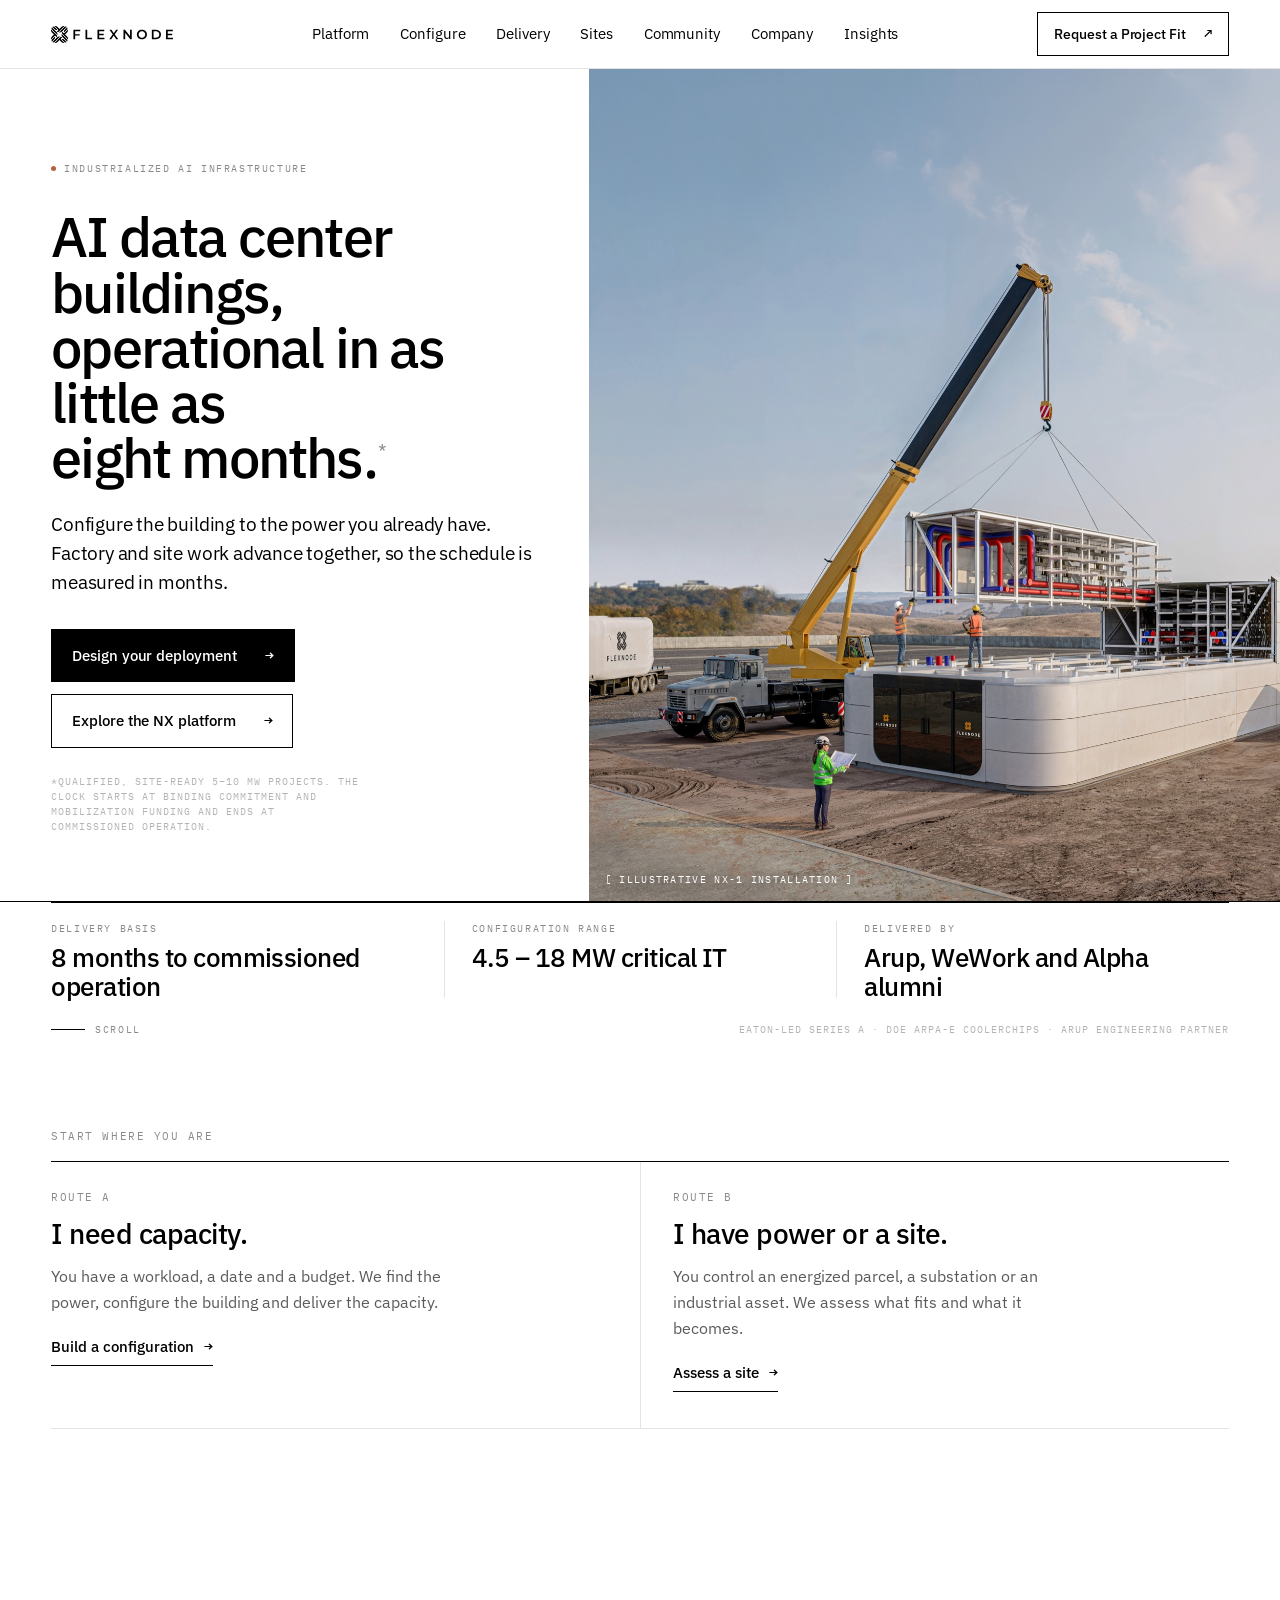
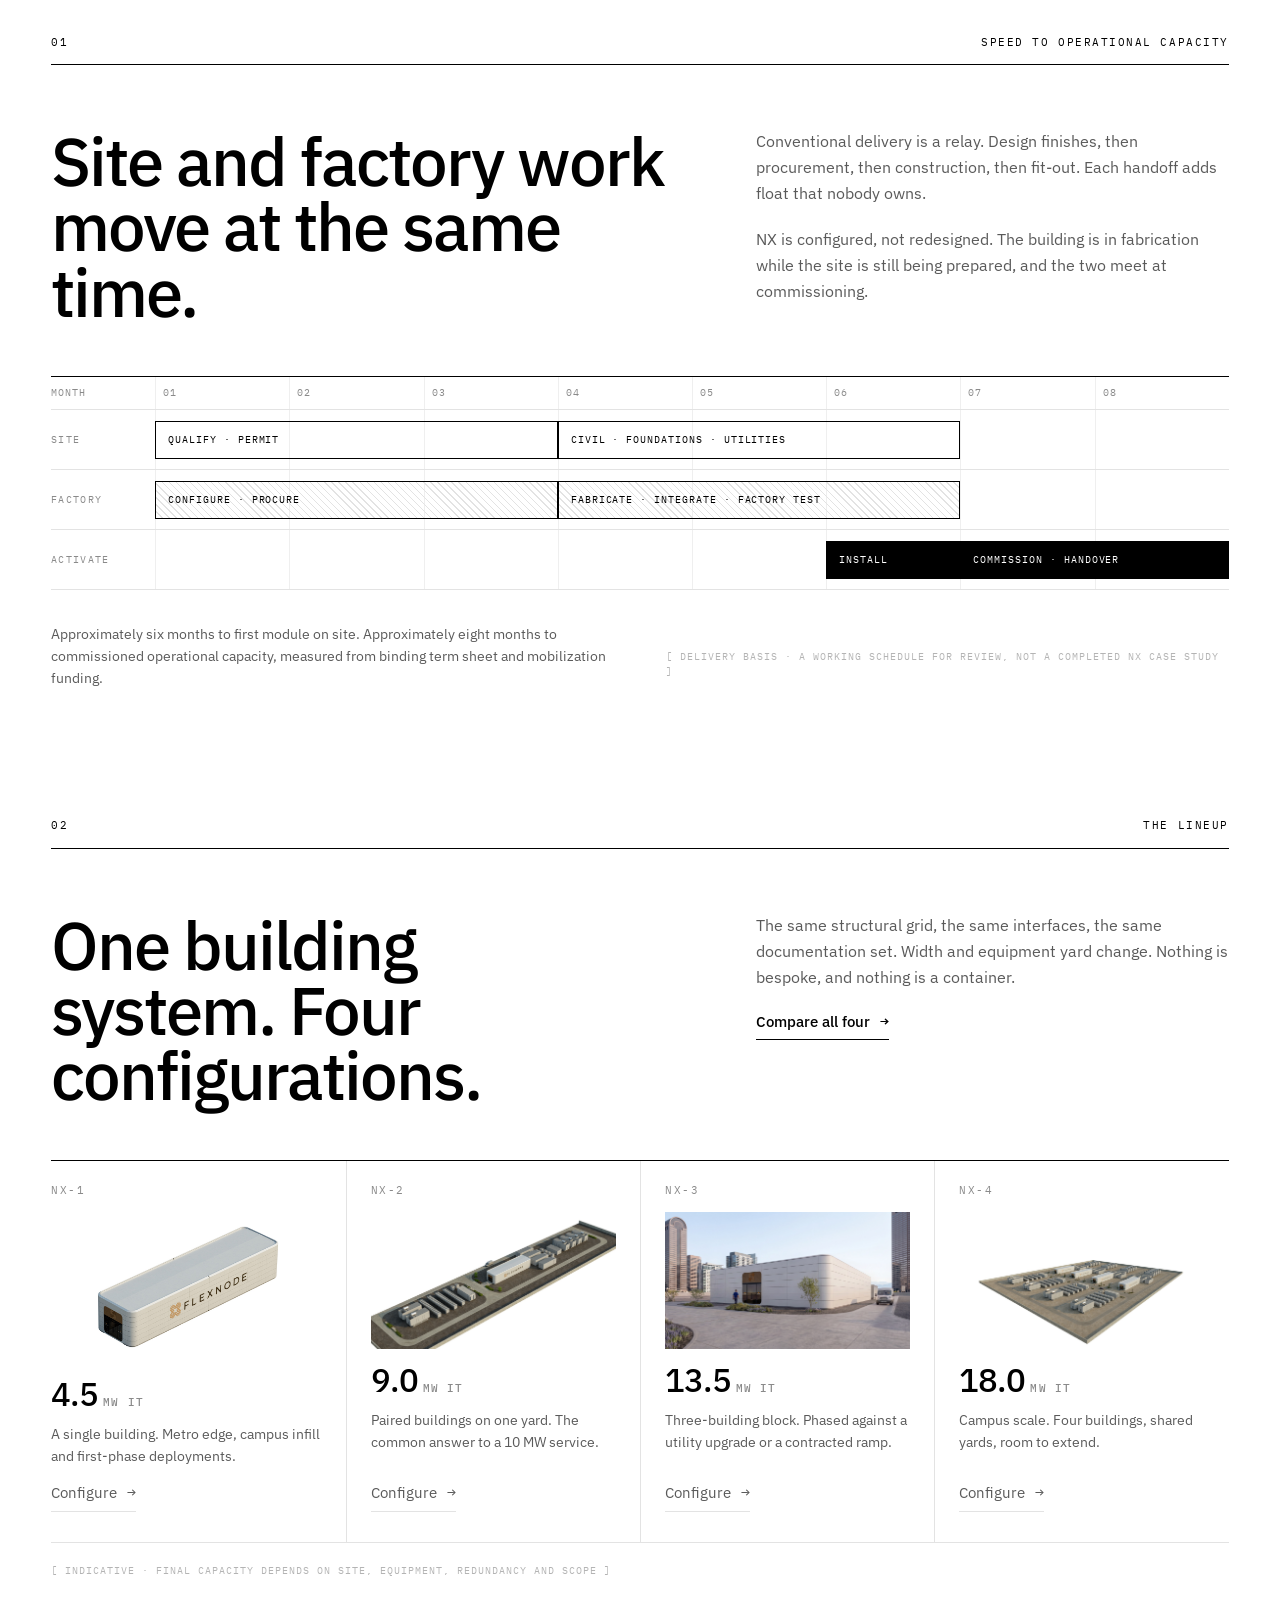
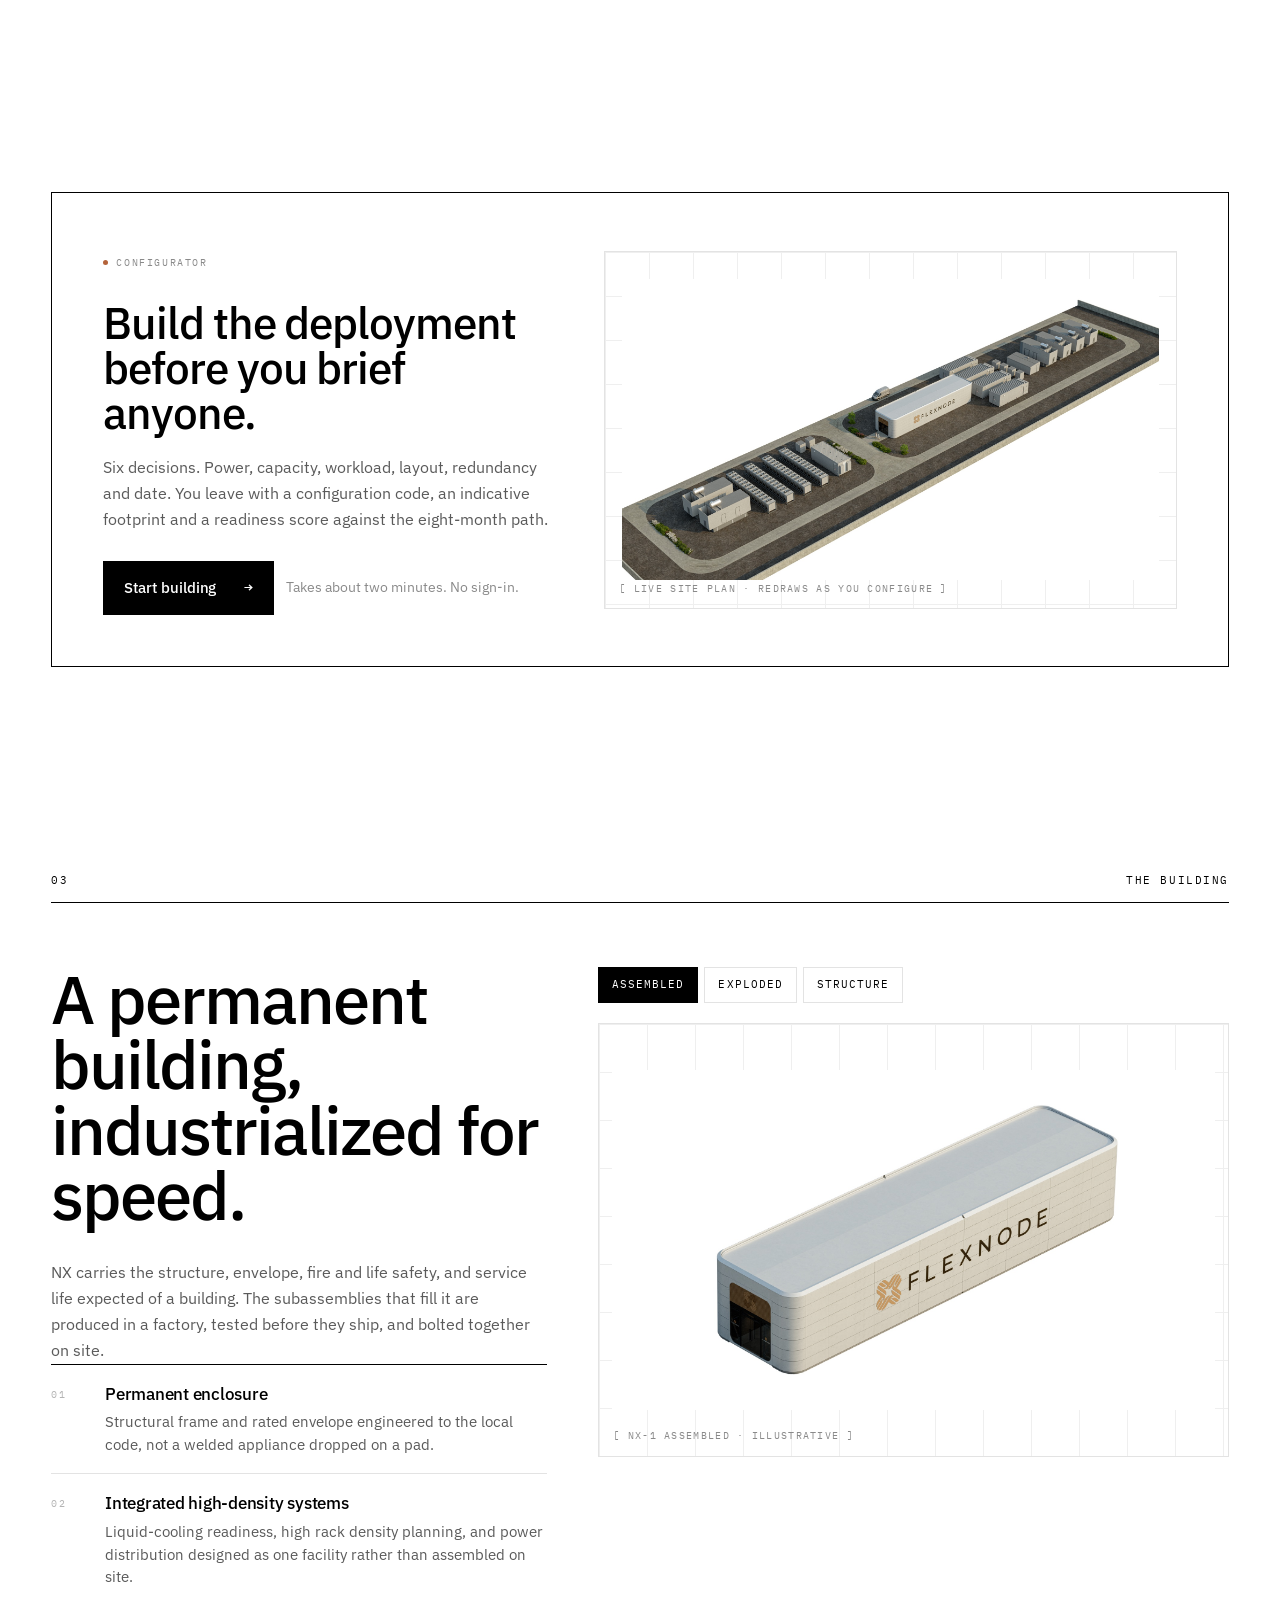
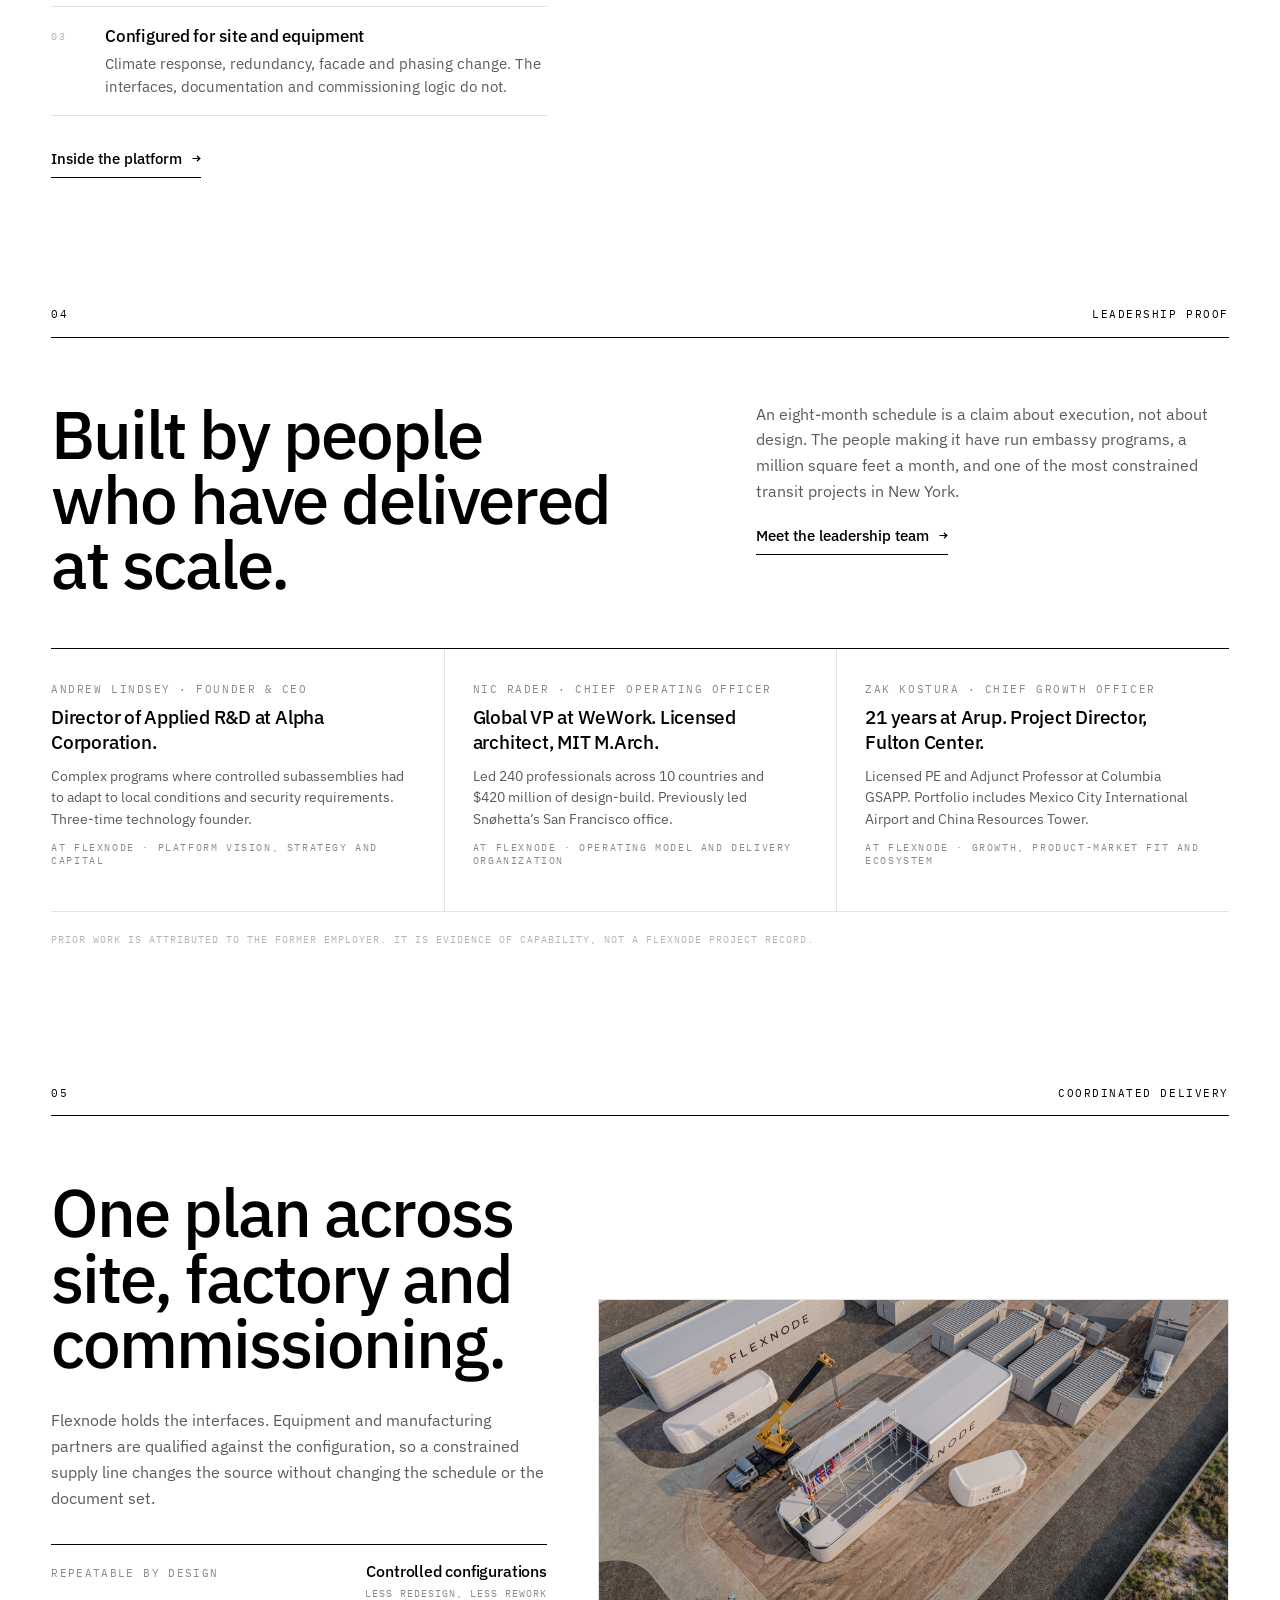
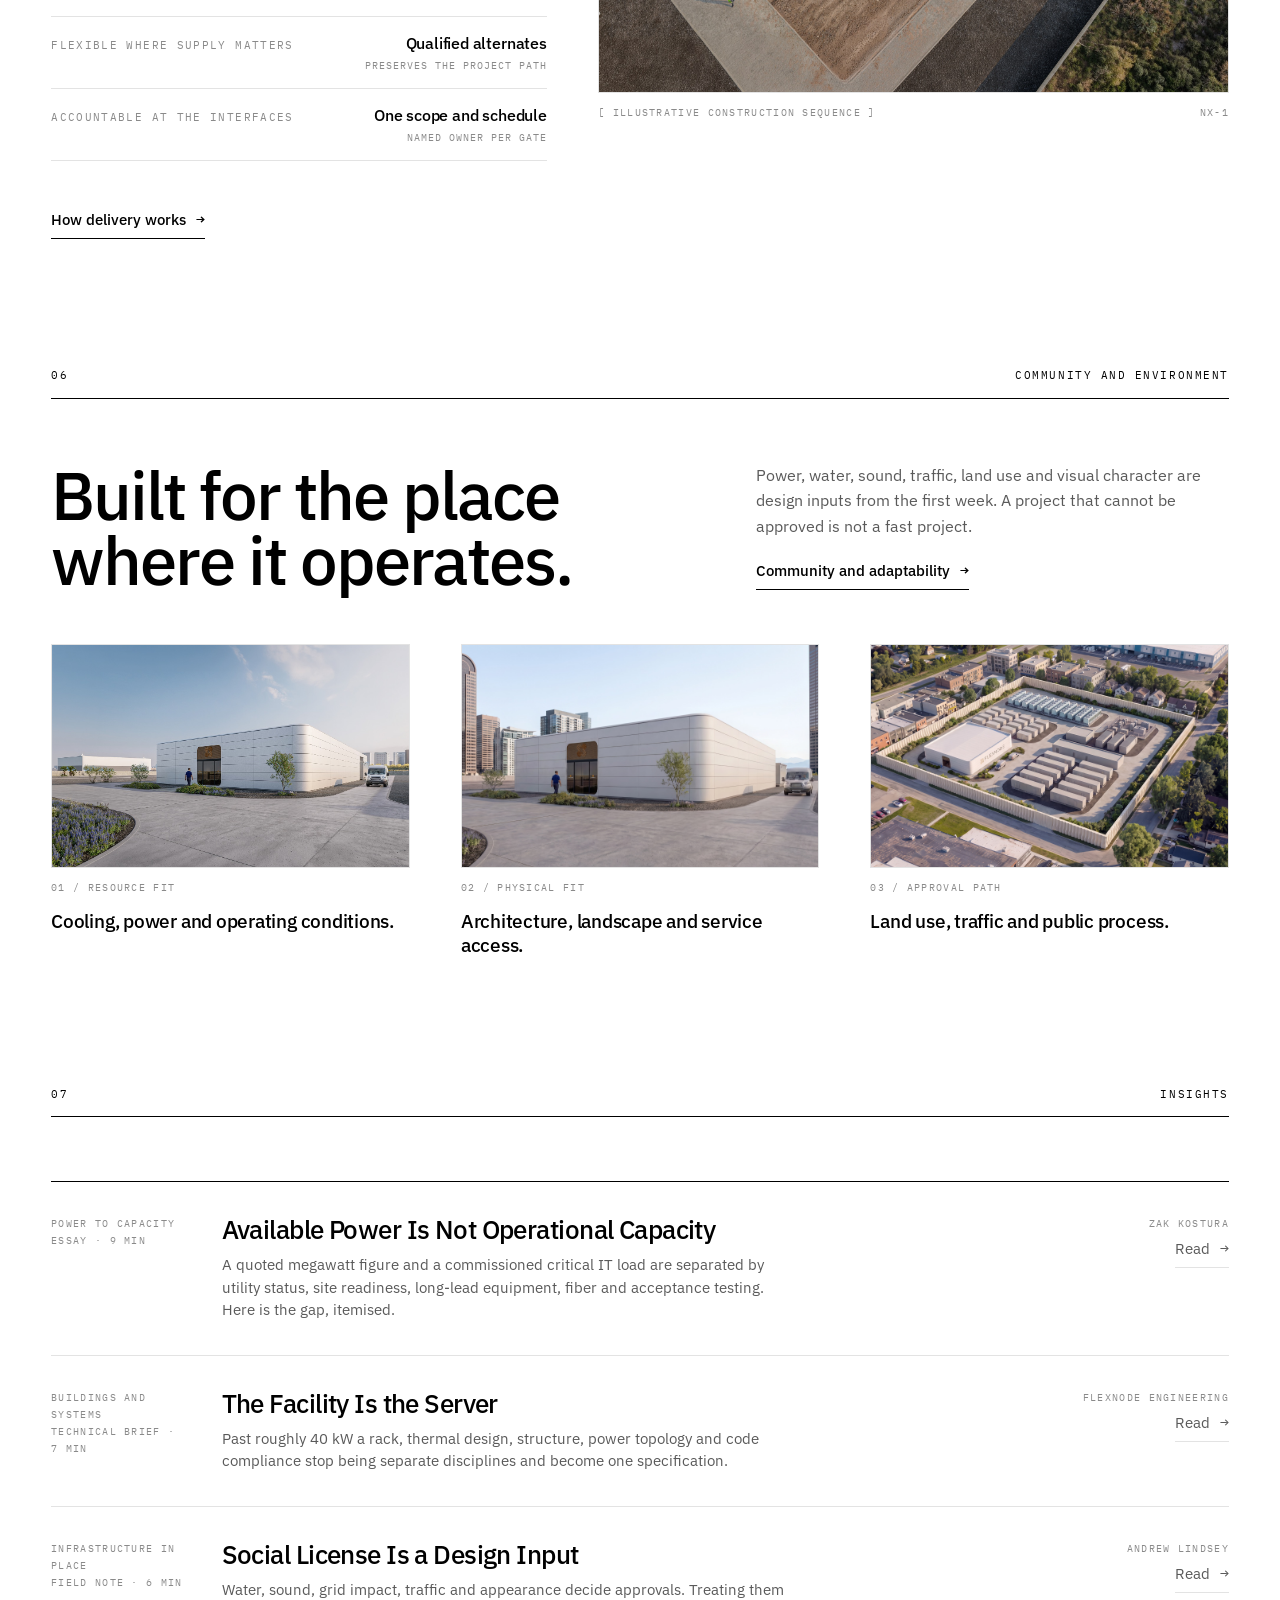
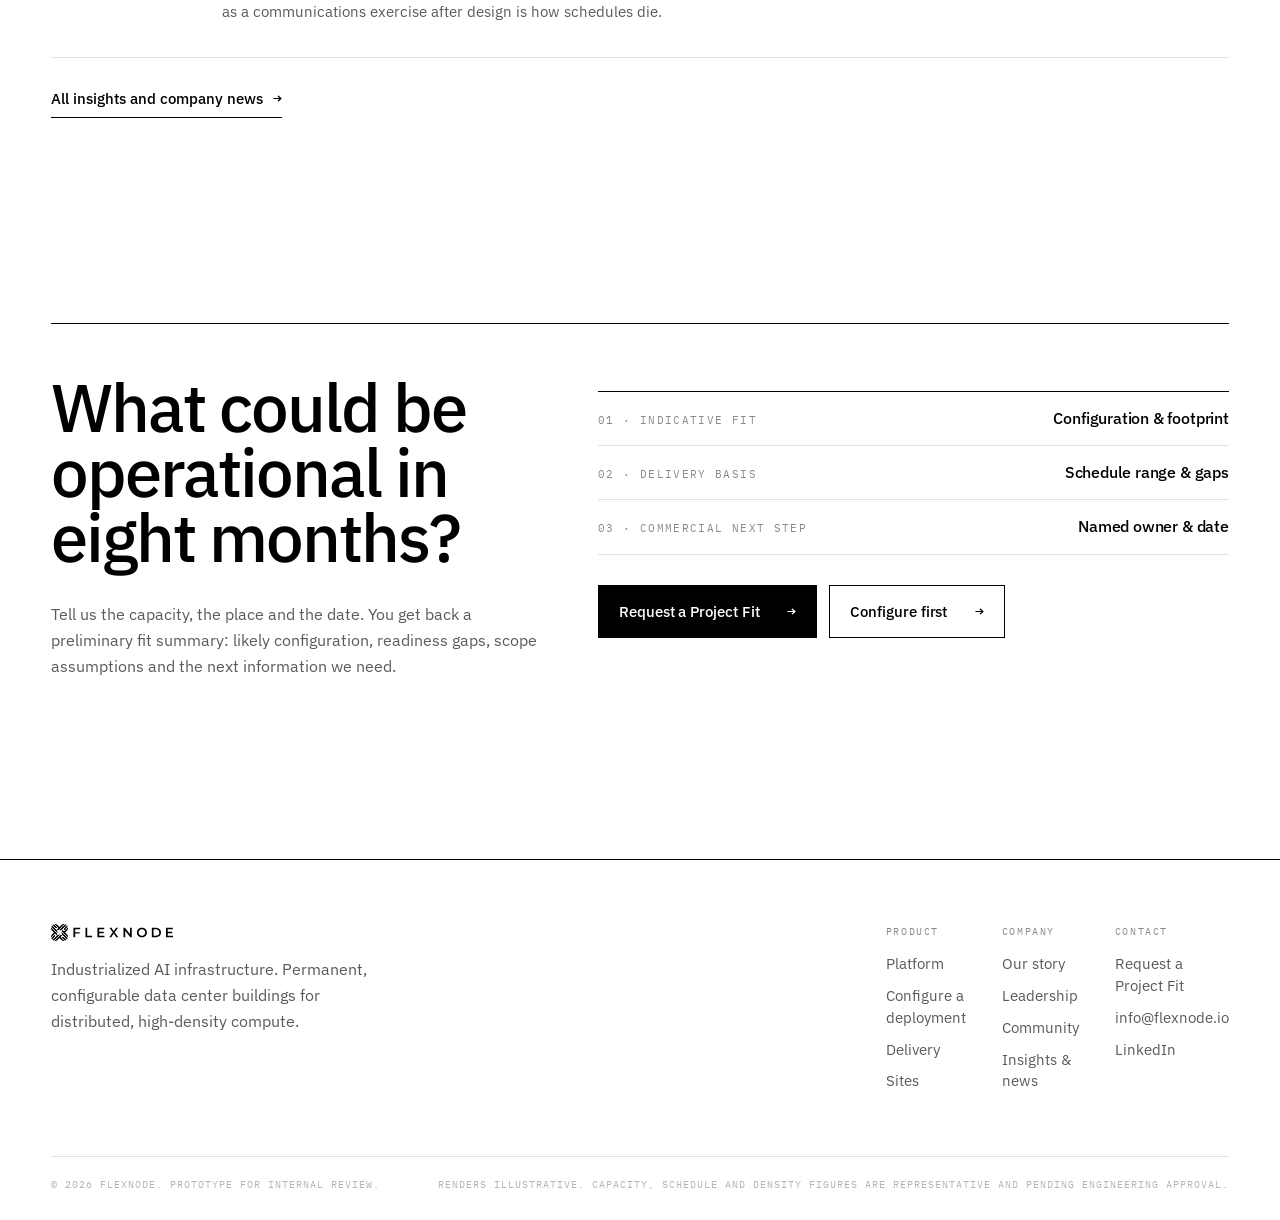
==== index.html @ aee23578 "Add files via upload" ====
<!doctype html>
<html lang="en">
<head>
<meta charset="utf-8">
<meta name="viewport" content="width=device-width, initial-scale=1">
<title>Flexnode · AI data center buildings, operational in as little as eight months</title>
<meta name="description" content="Flexnode builds permanent, configurable AI data center buildings. NX-1 to NX-4, 4.5 to 18 MW critical IT, delivered in as little as eight months for qualified site-ready projects.">
<link rel="preconnect" href="https://fonts.googleapis.com">
<link rel="preconnect" href="https://fonts.gstatic.com" crossorigin>
<link href="https://fonts.googleapis.com/css2?family=IBM+Plex+Mono:wght@400;500&family=IBM+Plex+Sans:wght@300;400;500;600&display=swap" rel="stylesheet">
<link rel="stylesheet" href="assets/css/site.css">
<link rel="icon" href="data:image/svg+xml,<svg xmlns='http://www.w3.org/2000/svg' viewBox='0 0 100 100'><rect width='100' height='100' fill='%23fff'/><rect x='30' y='30' width='40' height='40' fill='%23000'/></svg>">
</head>
<body>
<a class="skip" href="#main">Skip to content</a>
<header class="nav">
  <div class="nav-in">
    <a class="nav-logo" href="index.html" aria-label="Flexnode home">
      <img src="assets/logo-horizontal-black.svg" alt="Flexnode">
    </a>
    <nav class="nav-links" aria-label="Primary"><a href="platform.html">Platform</a><a href="configure.html">Configure</a><a href="delivery.html">Delivery</a><a href="sites.html">Sites</a><a href="community.html">Community</a><a href="company.html">Company</a><a href="insights.html">Insights</a></nav>
    <div class="nav-right">
      <a class="btn btn-sm" href="project-fit.html"><span>Request a Project Fit</span><span class="ar" aria-hidden="true">&#8599;</span></a>
      <button class="nav-burger" data-burger aria-expanded="false" aria-controls="drawer">
        <span class="burger-ico" aria-hidden="true"><span></span><span></span></span>
        <span>Menu</span>
      </button>
    </div>
  </div>
</header>
<div class="drawer" id="drawer"><a class="dl" href="platform.html"><span>Platform</span><span class="idx">01</span></a><a class="dl" href="configure.html"><span>Configure</span><span class="idx">02</span></a><a class="dl" href="delivery.html"><span>Delivery</span><span class="idx">03</span></a><a class="dl" href="sites.html"><span>Sites</span><span class="idx">04</span></a><a class="dl" href="community.html"><span>Community</span><span class="idx">05</span></a><a class="dl" href="company.html"><span>Company</span><span class="idx">06</span></a><a class="dl" href="insights.html"><span>Insights</span><span class="idx">07</span></a><a class="dl" href="team.html"><span>Leadership</span><span class="idx">08</span></a><a class="dl" href="project-fit.html"><span>Request a Project Fit</span><span class="idx">09</span></a></div>
<main id="main">

<!-- ============ HERO ============ -->
<section class="hero">
  <div class="hero-copy">
    <p class="tag rv">Industrialized AI Infrastructure</p>
    <h1 class="d1 rv rv-d1" style="margin-top:22px">AI data center buildings, operational in as little as eight&nbsp;months.<sup>*</sup></h1>
    <p class="lede rv rv-d2" style="margin-top:26px;max-width:44ch">Configure the building to the power you already have. Factory and site work advance together, so the schedule is measured in months.</p>
    <div class="rv rv-d3" style="display:flex;flex-wrap:wrap;gap:12px;margin-top:32px">
      <a class="btn btn-solid" href="configure.html"><span>Design your deployment</span><span class="ar" aria-hidden="true">&#8594;</span></a>
      <a class="btn" href="platform.html"><span>Explore the NX platform</span><span class="ar" aria-hidden="true">&#8594;</span></a>
    </div>
    <p class="note rv rv-d4" style="margin-top:26px;max-width:52ch">*Qualified, site-ready 5&ndash;10&nbsp;MW projects. The clock starts at binding commitment and mobilization funding and ends at commissioned operation.</p>
  </div>
  <div class="hero-media">
    <img src="assets/img/hero-install.jpg" alt="An NX building under installation on a prepared site. A crane lowers a factory-built structural module into place while two skylines sit on the horizon." fetchpriority="high">
    <span class="hero-mediatag">[ Illustrative NX-1 installation ]</span>
  </div>
</section>

<section class="hero-bar">
  <div class="wrap">
    <div class="hero-stats">
      <div class="hero-stat">
        <span class="k">Delivery basis</span>
        <span class="v"><span data-count="8">8</span> months to commissioned operation</span>
      </div>
      <div class="hero-stat">
        <span class="k">Configuration range</span>
        <span class="v">4.5 &ndash; 18 MW critical IT</span>
      </div>
      <div class="hero-stat">
        <span class="k">Delivered by</span>
        <span class="v">Arup, WeWork and Alpha alumni</span>
      </div>
    </div>
    <div style="display:flex;justify-content:space-between;align-items:center;gap:20px;flex-wrap:wrap;padding:16px 0 4px">
      <span class="scrollcue"><span class="bar" aria-hidden="true"></span> Scroll</span>
      <span class="note">Eaton-led Series A &middot; DOE ARPA-E COOLERCHIPS &middot; Arup engineering partner</span>
    </div>
  </div>
</section>

<!-- ============ ROUTES ============ -->
<section class="sec-sm">
  <div class="wrap">
    <p class="mono dim" style="margin-bottom:18px">Start where you are</p>
    <div class="routes">
      <a class="route rv" href="configure.html">
        <span class="mono dim">Route A</span>
        <span class="d4">I need capacity.</span>
        <p class="body" style="max-width:40ch">You have a workload, a date and a budget. We find the power, configure the building and deliver the capacity.</p>
        <span class="tlink" style="align-self:flex-start;margin-top:6px">Build a configuration <span class="ar" aria-hidden="true">&#8594;</span></span>
      </a>
      <a class="route rv rv-d1" href="sites.html">
        <span class="mono dim">Route B</span>
        <span class="d4">I have power or a site.</span>
        <p class="body" style="max-width:40ch">You control an energized parcel, a substation or an industrial asset. We assess what fits and what it becomes.</p>
        <span class="tlink" style="align-self:flex-start;margin-top:6px">Assess a site <span class="ar" aria-hidden="true">&#8594;</span></span>
      </a>
    </div>
  </div>
</section>

<!-- ============ 01 SPEED ============ -->
<section class="sec" id="speed">
  <div class="wrap">
    <div class="sechead rv"><span class="num">01</span><span class="ttl">Speed to operational capacity</span></div>
    <div class="row row-64" style="margin-bottom:clamp(36px,4vw,64px)">
      <h2 class="d2 rv" style="max-width:17ch">Site and factory work move at the same time.</h2>
      <div class="stack rv rv-d1">
        <p class="body-lg">Conventional delivery is a relay. Design finishes, then procurement, then construction, then fit-out. Each handoff adds float that nobody owns.</p>
        <p class="body-lg">NX is configured, not redesigned. The building is in fabrication while the site is still being prepared, and the two meet at commissioning.</p>
      </div>
    </div>

    <div class="gantt rv rv-d2">
      <div class="gantt-hd" aria-hidden="true">
        <span>Month</span><span>01</span><span>02</span><span>03</span><span>04</span><span>05</span><span>06</span><span>07</span><span>08</span>
      </div>

      <div class="gantt-row">
        <span class="lane">Site</span>
        <div class="gantt-grid" aria-hidden="true"><i></i><i></i><i></i><i></i><i></i><i></i><i></i><i></i></div>
        <div class="gbar" style="grid-column:2 / span 3">Qualify &middot; permit</div>
        <div class="gbar" style="grid-column:5 / span 3">Civil &middot; foundations &middot; utilities</div>
      </div>

      <div class="gantt-row">
        <span class="lane">Factory</span>
        <div class="gantt-grid" aria-hidden="true"><i></i><i></i><i></i><i></i><i></i><i></i><i></i><i></i></div>
        <div class="gbar gbar-hatch" style="grid-column:2 / span 3">Configure &middot; procure</div>
        <div class="gbar gbar-hatch" style="grid-column:5 / span 3">Fabricate &middot; integrate &middot; factory test</div>
      </div>

      <div class="gantt-row">
        <span class="lane">Activate</span>
        <div class="gantt-grid" aria-hidden="true"><i></i><i></i><i></i><i></i><i></i><i></i><i></i><i></i></div>
        <div class="gbar gbar-fill" style="grid-column:7 / span 1">Install</div>
        <div class="gbar gbar-fill" style="grid-column:8 / span 2">Commission &middot; handover</div>
      </div>
    </div>

    <div class="row row-2 rv rv-d3" style="margin-top:34px">
      <p class="small">Approximately six months to first module on site. Approximately eight months to commissioned operational capacity, measured from binding term sheet and mobilization funding.</p>
      <p class="note" style="align-self:end">[ Delivery basis &middot; a working schedule for review, not a completed NX case study ]</p>
    </div>
  </div>
</section>

<!-- ============ 02 LINEUP ============ -->
<section class="sec" id="lineup" style="padding-top:0">
  <div class="wrap">
    <div class="sechead rv"><span class="num">02</span><span class="ttl">The lineup</span></div>
    <div class="row row-64" style="margin-bottom:clamp(32px,4vw,56px)">
      <h2 class="d2 rv" style="max-width:15ch">One building system. Four configurations.</h2>
      <div class="stack rv rv-d1">
        <p class="body-lg">The same structural grid, the same interfaces, the same documentation set. Width and equipment yard change. Nothing is bespoke, and nothing is a container.</p>
        <a class="tlink" href="platform.html" style="align-self:flex-start">Compare all four <span class="ar" aria-hidden="true">&#8594;</span></a>
      </div>
    </div>

    <div class="lineup rv rv-d2">
      <a class="lu" href="configure.html?model=nx1">
        <span class="mono dim">NX-1</span>
        <span class="lu-img"><img src="assets/img/nx-exterior.jpg" alt="NX-1 single-building configuration, isometric view" loading="lazy"></span>
        <span class="lu-mw">4.5<sub>MW IT</sub></span>
        <span class="small">A single building. Metro edge, campus infill and first-phase deployments.</span>
        <span class="tlink tlink-dim" style="align-self:flex-start;margin-top:auto">Configure <span class="ar" aria-hidden="true">&#8594;</span></span>
      </a>
      <a class="lu" href="configure.html?model=nx2">
        <span class="mono dim">NX-2</span>
        <span class="lu-img"><img src="assets/img/nx1-deployment.jpg" alt="NX-2 configuration site plan with paired equipment yards" loading="lazy"></span>
        <span class="lu-mw">9.0<sub>MW IT</sub></span>
        <span class="small">Paired buildings on one yard. The common answer to a 10&nbsp;MW service.</span>
        <span class="tlink tlink-dim" style="align-self:flex-start;margin-top:auto">Configure <span class="ar" aria-hidden="true">&#8594;</span></span>
      </a>
      <a class="lu" href="configure.html?model=nx3">
        <span class="mono dim">NX-3</span>
        <span class="lu-img"><img src="assets/img/ctx-metro.jpg" alt="NX-3 configuration in a metropolitan context" loading="lazy"></span>
        <span class="lu-mw">13.5<sub>MW IT</sub></span>
        <span class="small">Three-building block. Phased against a utility upgrade or a contracted ramp.</span>
        <span class="tlink tlink-dim" style="align-self:flex-start;margin-top:auto">Configure <span class="ar" aria-hidden="true">&#8594;</span></span>
      </a>
      <a class="lu" href="configure.html?model=nx4">
        <span class="mono dim">NX-4</span>
        <span class="lu-img"><img src="assets/img/nx-campus.jpg" alt="NX-4 campus configuration, aerial view" loading="lazy"></span>
        <span class="lu-mw">18.0<sub>MW IT</sub></span>
        <span class="small">Campus scale. Four buildings, shared yards, room to extend.</span>
        <span class="tlink tlink-dim" style="align-self:flex-start;margin-top:auto">Configure <span class="ar" aria-hidden="true">&#8594;</span></span>
      </a>
    </div>
    <p class="note rv" style="margin-top:20px">[ Indicative &middot; final capacity depends on site, equipment, redundancy and scope ]</p>
  </div>
</section>

<!-- ============ 03 CONFIGURE CTA ============ -->
<section class="sec-sm">
  <div class="wrap">
    <div class="rv" style="border:1px solid var(--black);padding:clamp(28px,4vw,64px)">
      <div class="row row-46" style="align-items:center">
        <div class="stack">
          <p class="tag">Configurator</p>
          <h2 class="d3" style="max-width:16ch">Build the deployment before you brief anyone.</h2>
          <p class="body-lg">Six decisions. Power, capacity, workload, layout, redundancy and date. You leave with a configuration code, an indicative footprint and a readiness score against the eight-month path.</p>
          <div style="display:flex;flex-wrap:wrap;gap:12px;padding-top:8px">
            <a class="btn btn-solid" href="configure.html"><span>Start building</span><span class="ar" aria-hidden="true">&#8594;</span></a>
            <span class="small" style="align-self:center;color:var(--ink-40)">Takes about two minutes. No sign-in.</span>
          </div>
        </div>
        <div class="stack">
          <div class="plate plate-grid" style="aspect-ratio:16/10;display:flex;align-items:center;justify-content:center;position:relative">
            <img src="assets/img/nx1-deployment.jpg" alt="Indicative NX site plan showing building, equipment yard and access loop" style="width:100%;height:100%;object-fit:contain;padding:3%" loading="lazy">
            <span class="plate-lbl">[ Live site plan &middot; redraws as you configure ]</span>
          </div>
        </div>
      </div>
    </div>
  </div>
</section>

<!-- ============ 04 BUILDING ============ -->
<section class="sec" id="building">
  <div class="wrap">
    <div class="sechead rv"><span class="num">03</span><span class="ttl">The building</span></div>
    <div class="row row-46">
      <div class="stack stack-lg rv">
        <h2 class="d2" style="max-width:13ch">A permanent building, industrialized for speed.</h2>
        <p class="body-lg">NX carries the structure, envelope, fire and life safety, and service life expected of a building. The subassemblies that fill it are produced in a factory, tested before they ship, and bolted together on site.</p>
        <ul class="nlist" style="padding:0;margin:0">
          <li><span><span class="lh">Permanent enclosure</span><span class="ld">Structural frame and rated envelope engineered to the local code, not a welded appliance dropped on a pad.</span></span></li>
          <li><span><span class="lh">Integrated high-density systems</span><span class="ld">Liquid-cooling readiness, high rack density planning, and power distribution designed as one facility rather than assembled on site.</span></span></li>
          <li><span><span class="lh">Configured for site and equipment</span><span class="ld">Climate response, redundancy, facade and phasing change. The interfaces, documentation and commissioning logic do not.</span></span></li>
        </ul>
        <a class="tlink" href="platform.html" style="align-self:flex-start">Inside the platform <span class="ar" aria-hidden="true">&#8594;</span></a>
      </div>

      <div class="stack rv rv-d1">
        <div class="opts-inline" data-swap="#bld-stage" role="group" aria-label="Building view">
          <button class="chip" data-layer="asm" data-tag="[ NX-1 assembled &middot; illustrative ]" aria-pressed="true">Assembled</button>
          <button class="chip" data-layer="exp" data-tag="[ NX-1 exploded system view &middot; illustrative ]" aria-pressed="false">Exploded</button>
          <button class="chip" data-layer="int" data-tag="[ NX-1 structure and distribution &middot; illustrative ]" aria-pressed="false">Structure</button>
        </div>
        <div class="stage-view" id="bld-stage" style="aspect-ratio:16/11">
          <div class="plate-grid-bg" aria-hidden="true"></div>
          <div class="stage-layer" data-layer-id="asm" data-active="true"><img src="assets/img/nx-exterior.jpg" alt="Assembled NX-1 building, isometric view" loading="lazy"></div>
          <div class="stage-layer" data-layer-id="exp"><img src="assets/img/nx-exploded.jpg" alt="Exploded axonometric of the NX-1 building showing envelope panels, structural bays, distribution and compute racks" loading="lazy"></div>
          <div class="stage-layer" data-layer-id="int"><img src="assets/img/nx-interior.jpg" alt="NX-1 structural frame with power and cooling distribution above the compute rows" loading="lazy"></div>
          <span class="stage-tag" data-stage-tag>[ NX-1 assembled &middot; illustrative ]</span>
        </div>
      </div>
    </div>
  </div>
</section>

<!-- ============ 05 LEADERSHIP ============ -->
<section class="sec" style="padding-top:0">
  <div class="wrap">
    <div class="sechead rv"><span class="num">04</span><span class="ttl">Leadership proof</span></div>
    <div class="row row-64" style="margin-bottom:clamp(32px,4vw,56px)">
      <h2 class="d2 rv" style="max-width:14ch">Built by people who have delivered at scale.</h2>
      <div class="stack rv rv-d1">
        <p class="body-lg">An eight-month schedule is a claim about execution, not about design. The people making it have run embassy programs, a million square feet a month, and one of the most constrained transit projects in New York.</p>
        <a class="tlink" href="team.html" style="align-self:flex-start">Meet the leadership team <span class="ar" aria-hidden="true">&#8594;</span></a>
      </div>
    </div>

    <div class="tiles tiles-3 rv rv-d2">
      <div class="tile stack stack-sm">
        <span class="mono dim">Andrew Lindsey &middot; Founder &amp; CEO</span>
        <p class="d5" style="margin-top:6px">Director of Applied R&amp;D at Alpha Corporation.</p>
        <p class="small">Complex programs where controlled subassemblies had to adapt to local conditions and security requirements. Three-time technology founder.</p>
        <p class="mono-sm dim" style="margin-top:10px">At Flexnode &middot; platform vision, strategy and capital</p>
      </div>
      <div class="tile stack stack-sm">
        <span class="mono dim">Nic Rader &middot; Chief Operating Officer</span>
        <p class="d5" style="margin-top:6px">Global VP at WeWork. Licensed architect, MIT M.Arch.</p>
        <p class="small">Led 240 professionals across 10 countries and $420&nbsp;million of design-build. Previously led Sn&oslash;hetta&rsquo;s San Francisco office.</p>
        <p class="mono-sm dim" style="margin-top:10px">At Flexnode &middot; operating model and delivery organization</p>
      </div>
      <div class="tile stack stack-sm">
        <span class="mono dim">Zak Kostura &middot; Chief Growth Officer</span>
        <p class="d5" style="margin-top:6px">21 years at Arup. Project Director, Fulton Center.</p>
        <p class="small">Licensed PE and Adjunct Professor at Columbia GSAPP. Portfolio includes Mexico City International Airport and China Resources Tower.</p>
        <p class="mono-sm dim" style="margin-top:10px">At Flexnode &middot; growth, product-market fit and ecosystem</p>
      </div>
    </div>
    <p class="note rv" style="margin-top:20px">Prior work is attributed to the former employer. It is evidence of capability, not a Flexnode project record.</p>
  </div>
</section>

<!-- ============ 06 DELIVERY ============ -->
<section class="sec" style="padding-top:0">
  <div class="wrap">
    <div class="sechead rv"><span class="num">05</span><span class="ttl">Coordinated delivery</span></div>
    <div class="row row-46" style="align-items:center">
      <div class="stack stack-lg rv">
        <h2 class="d2" style="max-width:15ch">One plan across site, factory and commissioning.</h2>
        <p class="body-lg">Flexnode holds the interfaces. Equipment and manufacturing partners are qualified against the configuration, so a constrained supply line changes the source without changing the schedule or the document set.</p>
        <dl class="spec">
          <div class="spec-row"><dt>Repeatable by design</dt><dd>Controlled configurations<span class="sub">Less redesign, less rework</span></dd></div>
          <div class="spec-row"><dt>Flexible where supply matters</dt><dd>Qualified alternates<span class="sub">Preserves the project path</span></dd></div>
          <div class="spec-row"><dt>Accountable at the interfaces</dt><dd>One scope and schedule<span class="sub">Named owner per gate</span></dd></div>
        </dl>
        <a class="tlink" href="delivery.html" style="align-self:flex-start">How delivery works <span class="ar" aria-hidden="true">&#8594;</span></a>
      </div>
      <figure class="fig rv rv-d1">
        <div class="fig-cover fig-frame"><img src="assets/img/construction-aerial.jpg" alt="Aerial view of an NX installation in progress with a crane setting a module and support equipment staged alongside" loading="lazy"></div>
        <figcaption class="fig-cap"><span>[ Illustrative construction sequence ]</span><span>NX-1</span></figcaption>
      </figure>
    </div>
  </div>
</section>

<!-- ============ 07 COMMUNITY ============ -->
<section class="sec" style="padding-top:0">
  <div class="wrap">
    <div class="sechead rv"><span class="num">06</span><span class="ttl">Community and environment</span></div>
    <div class="row row-64" style="margin-bottom:clamp(32px,4vw,56px)">
      <h2 class="d2 rv" style="max-width:16ch">Built for the place where it operates.</h2>
      <div class="stack rv rv-d1">
        <p class="body-lg">Power, water, sound, traffic, land use and visual character are design inputs from the first week. A project that cannot be approved is not a fast project.</p>
        <a class="tlink" href="community.html" style="align-self:flex-start">Community and adaptability <span class="ar" aria-hidden="true">&#8594;</span></a>
      </div>
    </div>
    <div class="row row-3 rv rv-d2">
      <figure class="fig">
        <div class="fig-cover fig-frame"><img src="assets/img/ctx-industrial.jpg" alt="NX building on an industrial edge with landscape planting and service circulation" loading="lazy"></div>
        <figcaption class="fig-cap"><span>01 / Resource fit</span></figcaption>
        <p class="d5" style="margin-top:14px">Cooling, power and operating conditions.</p>
      </figure>
      <figure class="fig">
        <div class="fig-cover fig-frame"><img src="assets/img/ctx-metro.jpg" alt="NX building at a downtown edge condition beside existing towers" loading="lazy"></div>
        <figcaption class="fig-cap"><span>02 / Physical fit</span></figcaption>
        <p class="d5" style="margin-top:14px">Architecture, landscape and service access.</p>
      </figure>
      <figure class="fig">
        <div class="fig-cover fig-frame"><img src="assets/img/nx4-deployment.jpg" alt="Aerial view of an NX deployment adjacent to a residential neighbourhood and a public park" loading="lazy"></div>
        <figcaption class="fig-cap"><span>03 / Approval path</span></figcaption>
        <p class="d5" style="margin-top:14px">Land use, traffic and public process.</p>
      </figure>
    </div>
  </div>
</section>

<!-- ============ 08 INSIGHTS ============ -->
<section class="sec" style="padding-top:0">
  <div class="wrap">
    <div class="sechead rv"><span class="num">07</span><span class="ttl">Insights</span></div>
    <div class="art-list rv">
      <a class="art" href="insights-article.html">
        <span class="art-meta">Power to capacity<br>Essay &middot; 9 min</span>
        <span><h3>Available Power Is Not Operational Capacity</h3><p>A quoted megawatt figure and a commissioned critical IT load are separated by utility status, site readiness, long-lead equipment, fiber and acceptance testing. Here is the gap, itemised.</p></span>
        <span class="art-right"><span class="art-meta">Zak Kostura</span><span class="tlink tlink-dim">Read <span class="ar" aria-hidden="true">&#8594;</span></span></span>
      </a>
      <a class="art" href="insights.html">
        <span class="art-meta">Buildings and systems<br>Technical brief &middot; 7 min</span>
        <span><h3>The Facility Is the Server</h3><p>Past roughly 40&nbsp;kW a rack, thermal design, structure, power topology and code compliance stop being separate disciplines and become one specification.</p></span>
        <span class="art-right"><span class="art-meta">Flexnode Engineering</span><span class="tlink tlink-dim">Read <span class="ar" aria-hidden="true">&#8594;</span></span></span>
      </a>
      <a class="art" href="insights.html">
        <span class="art-meta">Infrastructure in place<br>Field note &middot; 6 min</span>
        <span><h3>Social License Is a Design Input</h3><p>Water, sound, grid impact, traffic and appearance decide approvals. Treating them as a communications exercise after design is how schedules die.</p></span>
        <span class="art-right"><span class="art-meta">Andrew Lindsey</span><span class="tlink tlink-dim">Read <span class="ar" aria-hidden="true">&#8594;</span></span></span>
      </a>
    </div>
    <div class="rv" style="margin-top:28px"><a class="tlink" href="insights.html">All insights and company news <span class="ar" aria-hidden="true">&#8594;</span></a></div>
  </div>
</section>

<!-- ============ CONVERSION ============ -->
<section class="sec-sm">
  <div class="wrap">
    <div class="rv" style="border-top:1px solid var(--black);padding-top:clamp(36px,4vw,64px)">
      <div class="row row-46">
        <div class="stack stack-lg">
          <h2 class="d2" style="max-width:13ch">What could be operational in eight months?</h2>
          <p class="body-lg">Tell us the capacity, the place and the date. You get back a preliminary fit summary: likely configuration, readiness gaps, scope assumptions and the next information we need.</p>
        </div>
        <div class="stack">
          <dl class="spec">
            <div class="spec-row"><dt>01 &middot; Indicative fit</dt><dd>Configuration &amp; footprint</dd></div>
            <div class="spec-row"><dt>02 &middot; Delivery basis</dt><dd>Schedule range &amp; gaps</dd></div>
            <div class="spec-row"><dt>03 &middot; Commercial next step</dt><dd>Named owner &amp; date</dd></div>
          </dl>
          <div style="display:flex;flex-wrap:wrap;gap:12px;padding-top:10px">
            <a class="btn btn-solid" href="project-fit.html"><span>Request a Project Fit</span><span class="ar" aria-hidden="true">&#8594;</span></a>
            <a class="btn" href="configure.html"><span>Configure first</span><span class="ar" aria-hidden="true">&#8594;</span></a>
          </div>
        </div>
      </div>
    </div>
  </div>
</section>

</main>
<footer class="foot">
  <div class="wrap">
    <div class="foot-grid">
      <div class="stack stack-sm">
        <img src="assets/logo-horizontal-black.svg" alt="Flexnode" style="height:17px;width:auto">
        <p class="body" style="max-width:34ch;margin-top:16px">Industrialized AI infrastructure. Permanent, configurable data center buildings for distributed, high-density compute.</p>
      </div>
      <div class="foot-nav">
        <span class="h">Product</span>
        <a href="platform.html">Platform</a>
        <a href="configure.html">Configure a deployment</a>
        <a href="delivery.html">Delivery</a>
        <a href="sites.html">Sites</a>
      </div>
      <div class="foot-nav">
        <span class="h">Company</span>
        <a href="company.html">Our story</a>
        <a href="team.html">Leadership</a>
        <a href="community.html">Community</a>
        <a href="insights.html">Insights &amp; news</a>
      </div>
      <div class="foot-nav">
        <span class="h">Contact</span>
        <a href="project-fit.html">Request a Project Fit</a>
        <a href="mailto:info@flexnode.io">info@flexnode.io</a>
        <a href="https://www.linkedin.com/company/flexnode" rel="noopener">LinkedIn</a>
      </div>
    </div>
    <div class="foot-btm">
      <span class="note">&copy; <span data-year>2026</span> Flexnode. Prototype for internal review.</span>
      <span class="note">Renders illustrative. Capacity, schedule and density figures are representative and pending engineering approval.</span>
    </div>
  </div>
</footer>
<script src="assets/js/site.js"></script>
</body>
</html>
---- assets/css/site.css ----
/* ============================================================
   FLEXNODE — WEBSITE PROTOTYPE
   Design system. Pure white ground, pure black type.
   IBM Plex Sans primary. IBM Plex Mono for technical labels.

   SIGNAL COLOUR: --signal is the only non-neutral value in the
   system. It is used for live/active state and hotspot markers
   only. Set it to #000000 to run the site fully monochrome.
   ============================================================ */

:root{
  --white:#FFFFFF;
  --black:#000000;
  --ink-60:#5A5A5A;
  --ink-40:#8A8A8A;
  --ink-25:#B4B4B4;
  --rule:#E3E3E3;
  --rule-soft:#EFEFEF;
  --signal:#B4633A;

  --sans:"IBM Plex Sans",-apple-system,BlinkMacSystemFont,"Helvetica Neue",Arial,sans-serif;
  --mono:"IBM Plex Mono",ui-monospace,SFMono-Regular,Menlo,monospace;

  --gut:clamp(20px,4vw,64px);
  --maxw:1680px;
  --nav-h:68px;

  --ease:cubic-bezier(.16,1,.3,1);
  --ease-io:cubic-bezier(.65,.05,.36,1);
}

*,*::before,*::after{box-sizing:border-box}

html{-webkit-text-size-adjust:100%;scroll-behavior:smooth;scroll-padding-top:calc(var(--nav-h) + 56px)}
@media (prefers-reduced-motion:reduce){html{scroll-behavior:auto}}

body{
  margin:0;
  background:var(--white);
  color:var(--black);
  font-family:var(--sans);
  font-size:16px;
  line-height:1.5;
  font-weight:400;
  -webkit-font-smoothing:antialiased;
  -moz-osx-font-smoothing:grayscale;
  overflow-x:hidden;
}

img{max-width:100%;display:block}
a{color:inherit;text-decoration:none}
button{font:inherit;color:inherit;background:none;border:none;padding:0;cursor:pointer}
input,select,textarea{font:inherit;color:inherit}

::selection{background:var(--black);color:var(--white)}

:focus-visible{outline:2px solid var(--black);outline-offset:3px}

.sr{position:absolute;width:1px;height:1px;padding:0;margin:-1px;overflow:hidden;clip:rect(0 0 0 0);white-space:nowrap;border:0}

.skip{position:absolute;left:-9999px;top:0;z-index:999;background:#000;color:#fff;padding:12px 20px;font-family:var(--mono);font-size:11px;letter-spacing:.1em;text-transform:uppercase}
.skip:focus{left:0}

/* ---------- LAYOUT ---------- */
.wrap{max-width:var(--maxw);margin:0 auto;padding-left:var(--gut);padding-right:var(--gut)}
.wrap-full{width:100%}
.bleed{width:100vw;margin-left:calc(50% - 50vw)}

.row{display:grid;gap:clamp(24px,4vw,72px)}
@media(min-width:900px){
  .row-2{grid-template-columns:1fr 1fr}
  .row-3{grid-template-columns:repeat(3,1fr)}
  .row-4{grid-template-columns:repeat(4,1fr)}
  .row-38{grid-template-columns:38fr 62fr}
  .row-46{grid-template-columns:44fr 56fr}
  .row-64{grid-template-columns:58fr 42fr}
}
@media(min-width:640px) and (max-width:899px){
  .row-3,.row-4{grid-template-columns:repeat(2,1fr)}
}

.sec{padding-block:clamp(72px,10vw,168px)}
.sec-sm{padding-block:clamp(48px,6vw,96px)}
.sec-tight{padding-block:clamp(40px,5vw,72px)}

hr.rule{border:0;border-top:1px solid var(--rule);margin:0}

/* ---------- TYPE ---------- */
.d1{font-size:clamp(42px,7.4vw,112px);line-height:.94;letter-spacing:-.035em;font-weight:500;margin:0}
.d2{font-size:clamp(34px,5.2vw,76px);line-height:.98;letter-spacing:-.03em;font-weight:500;margin:0}
.d3{font-size:clamp(26px,3.4vw,50px);line-height:1.04;letter-spacing:-.025em;font-weight:500;margin:0}
.d4{font-size:clamp(21px,2.2vw,32px);line-height:1.14;letter-spacing:-.018em;font-weight:500;margin:0}
.d5{font-size:clamp(18px,1.5vw,22px);line-height:1.26;letter-spacing:-.012em;font-weight:500;margin:0}

.lede{font-size:clamp(17px,1.5vw,22px);line-height:1.5;letter-spacing:-.01em;color:var(--black);max-width:60ch;margin:0}
.body{font-size:16px;line-height:1.62;color:var(--ink-60);max-width:66ch;margin:0}
.body-lg{font-size:clamp(16px,1.2vw,18px);line-height:1.62;color:var(--ink-60);max-width:66ch;margin:0}
.small{font-size:14px;line-height:1.55;color:var(--ink-60);margin:0}

.mono{font-family:var(--mono);font-size:11px;letter-spacing:.14em;text-transform:uppercase;font-weight:400;line-height:1.3}
.mono-sm{font-family:var(--mono);font-size:10px;letter-spacing:.16em;text-transform:uppercase;line-height:1.3}
.mono-n{font-family:var(--mono);font-variant-numeric:tabular-nums;letter-spacing:-.01em;text-transform:none}
.dim{color:var(--ink-40)}
.dim-60{color:var(--ink-60)}

.tag{display:inline-flex;align-items:center;gap:8px;font-family:var(--mono);font-size:10px;letter-spacing:.16em;text-transform:uppercase;color:var(--ink-40)}
.tag::before{content:"";width:5px;height:5px;background:var(--signal);border-radius:50%;flex:none}
.tag-plain::before{display:none}

.note{font-family:var(--mono);font-size:10px;letter-spacing:.1em;text-transform:uppercase;color:var(--ink-25)}

.stack>*+*{margin-top:var(--s,20px)}
.stack-sm{--s:12px}
.stack-lg{--s:32px}
.stack-xl{--s:48px}

/* ---------- SECTION HEADER ---------- */
.sechead{display:flex;align-items:baseline;justify-content:space-between;gap:24px;padding-bottom:14px;border-bottom:1px solid var(--black);margin-bottom:clamp(36px,5vw,72px)}
.sechead .num{font-family:var(--mono);font-size:11px;letter-spacing:.14em}
.sechead .ttl{font-family:var(--mono);font-size:11px;letter-spacing:.14em;text-transform:uppercase}
@media(max-width:600px){.sechead .ttl{text-align:right}}

/* ---------- NAV ---------- */
.nav{position:sticky;top:0;z-index:100;background:var(--white);border-bottom:1px solid var(--rule)}
.nav-in{max-width:var(--maxw);margin:0 auto;padding:0 var(--gut);height:var(--nav-h);display:flex;align-items:center;justify-content:space-between;gap:20px}
.nav-logo{display:flex;align-items:center;flex:none}
.nav-logo img{height:17px;width:auto}
.nav-links{display:none;align-items:center;gap:clamp(18px,2.4vw,36px)}
@media(min-width:1040px){.nav-links{display:flex}}
.nav-links a{font-size:14.5px;letter-spacing:-.005em;color:var(--black);position:relative;padding:4px 0}
.nav-links a::after{content:"";position:absolute;left:0;right:0;bottom:-1px;height:1px;background:var(--black);transform:scaleX(0);transform-origin:left;transition:transform .4s var(--ease)}
.nav-links a:hover::after{transform:scaleX(1)}
.nav-links a[aria-current="page"]{font-weight:500}
.nav-links a[aria-current="page"]::after{transform:scaleX(1)}
.nav-right{display:flex;align-items:center;gap:12px;flex:none}
.nav-burger{display:flex;align-items:center;gap:9px;font-family:var(--mono);font-size:10px;letter-spacing:.16em;text-transform:uppercase}
@media(min-width:1040px){.nav-burger{display:none}}
.burger-ico{width:18px;height:10px;position:relative}
.burger-ico span{position:absolute;left:0;right:0;height:1px;background:var(--black);transition:transform .4s var(--ease),opacity .2s}
.burger-ico span:nth-child(1){top:0}
.burger-ico span:nth-child(2){bottom:0}
body.menu-open .burger-ico span:nth-child(1){transform:translateY(4.5px) rotate(45deg)}
body.menu-open .burger-ico span:nth-child(2){transform:translateY(-4.5px) rotate(-45deg)}

/* mobile drawer */
.drawer{position:fixed;inset:var(--nav-h) 0 0 0;z-index:99;background:var(--white);transform:translateY(-100%);transition:transform .6s var(--ease);overflow-y:auto;padding:24px var(--gut) 64px;visibility:hidden}
body.menu-open .drawer{transform:translateY(0);visibility:visible}
.drawer a.dl{display:flex;align-items:baseline;justify-content:space-between;gap:16px;padding:18px 0;border-bottom:1px solid var(--rule);font-size:clamp(24px,7vw,36px);letter-spacing:-.025em;font-weight:500}
.drawer a.dl .idx{font-family:var(--mono);font-size:10px;letter-spacing:.14em;color:var(--ink-25)}

/* ---------- BUTTONS ---------- */
.btn{display:inline-flex;align-items:center;justify-content:space-between;gap:28px;padding:15px 20px;border:1px solid var(--black);font-size:14.5px;font-weight:500;letter-spacing:-.005em;background:var(--white);color:var(--black);position:relative;overflow:hidden;transition:color .45s var(--ease),border-color .45s var(--ease)}
.btn span{position:relative;z-index:1}
.btn .ar{position:relative;z-index:1;font-family:var(--mono);transition:transform .45s var(--ease)}
.btn::before{content:"";position:absolute;inset:0;background:var(--black);transform:translateY(101%);transition:transform .5s var(--ease)}
.btn:hover{color:var(--white)}
.btn:hover::before{transform:translateY(0)}
.btn:hover .ar{transform:translateX(4px)}
.btn-solid{background:var(--black);color:var(--white);border-color:var(--black)}
.btn-solid::before{background:var(--white);}
.btn-solid:hover{color:var(--black)}
.btn-sm{padding:11px 16px;font-size:13.5px;gap:18px}
.btn-wide{width:100%}

.tlink{display:inline-flex;align-items:center;gap:10px;font-size:14.5px;font-weight:500;padding-bottom:7px;border-bottom:1px solid var(--black);transition:gap .4s var(--ease)}
.tlink .ar{font-family:var(--mono)}
.tlink:hover{gap:16px}
.tlink-dim{border-bottom-color:var(--rule);color:var(--ink-60);font-weight:400}
.tlink-dim:hover{color:var(--black);border-bottom-color:var(--black)}

/* ---------- HERO (split: copy on white, image full-bleed) ---------- */
.hero{position:relative;display:grid;grid-template-columns:1fr;background:var(--white)}
@media(min-width:1000px){
  .hero{grid-template-columns:46fr 54fr;min-height:calc(100svh - var(--nav-h));align-items:stretch}
}
.hero-copy{display:flex;flex-direction:column;justify-content:center;padding:clamp(44px,6vw,88px) var(--gut) clamp(36px,4vw,56px);max-width:calc(var(--maxw) * .5);margin-left:auto;width:100%}
@media(min-width:1000px){.hero-copy{padding-right:clamp(40px,4vw,80px)}}
.hero-media{position:relative;min-height:56vw;overflow:hidden}
@media(min-width:1000px){.hero-media{min-height:0}}
.hero-media img{position:absolute;inset:0;width:100%;height:100%;object-fit:cover;object-position:52% 58%}
.hero-mediatag{position:absolute;left:16px;bottom:14px;z-index:2;font-family:var(--mono);font-size:10px;letter-spacing:.13em;text-transform:uppercase;color:#fff;text-shadow:0 1px 10px rgba(0,0,0,.5)}

.hero-bar{border-top:1px solid var(--black)}
.hero-copy h1{font-size:clamp(38px,4.4vw,72px);line-height:.98;letter-spacing:-.032em}
.hero-copy h1 sup{font-size:.34em;font-weight:400;vertical-align:super;line-height:0;margin-left:.06em;color:var(--ink-40)}

.hero-stats{display:grid;grid-template-columns:1fr;border-top:1px solid var(--black)}
@media(min-width:760px){.hero-stats{grid-template-columns:repeat(3,1fr)}}
.hero-stat{padding:18px 0 4px;position:relative}
@media(min-width:760px){
  .hero-stat+.hero-stat{padding-left:28px}
  .hero-stat+.hero-stat::before{content:"";position:absolute;left:0;top:18px;bottom:8px;width:1px;background:var(--rule)}
}
.hero-stat .k{font-family:var(--mono);font-size:10px;letter-spacing:.16em;text-transform:uppercase;color:var(--ink-40);display:block;margin-bottom:8px}
.hero-stat .v{font-size:clamp(20px,2vw,27px);letter-spacing:-.02em;font-weight:500;line-height:1.1}

.scrollcue{display:flex;align-items:center;gap:10px;font-family:var(--mono);font-size:10px;letter-spacing:.16em;text-transform:uppercase;color:var(--ink-40)}
.scrollcue .bar{width:34px;height:1px;background:var(--ink-25);position:relative;overflow:hidden}
.scrollcue .bar::after{content:"";position:absolute;inset:0;background:var(--black);animation:sweep 2.4s var(--ease-io) infinite}
@keyframes sweep{0%{transform:translateX(-100%)}60%,100%{transform:translateX(100%)}}
@media (prefers-reduced-motion:reduce){.scrollcue .bar::after{animation:none;transform:none}}

/* ---------- FIGURES ---------- */
figure{margin:0}
.fig{position:relative}
.fig img{width:100%;height:auto}
.fig-cap{display:flex;align-items:baseline;justify-content:space-between;gap:16px;padding-top:12px;font-family:var(--mono);font-size:10px;letter-spacing:.13em;text-transform:uppercase;color:var(--ink-40)}
.fig-frame{border:1px solid var(--rule)}
.fig-cover{aspect-ratio:16/10;overflow:hidden}
.fig-cover img{width:100%;height:100%;object-fit:cover}
.fig-tall{aspect-ratio:3/4;overflow:hidden}
.fig-tall img{width:100%;height:100%;object-fit:cover}
.fig-sq{aspect-ratio:1/1;overflow:hidden}
.fig-sq img{width:100%;height:100%;object-fit:cover}

.plate{border:1px solid var(--rule);background:var(--white);position:relative}
.plate-grid{background-image:linear-gradient(var(--rule-soft) 1px,transparent 1px),linear-gradient(90deg,var(--rule-soft) 1px,transparent 1px);background-size:44px 44px}
.plate-lbl{position:absolute;left:14px;bottom:12px;font-family:var(--mono);font-size:10px;letter-spacing:.13em;text-transform:uppercase;color:var(--ink-40)}

/* ---------- LIST / SPEC ---------- */
.spec{border-top:1px solid var(--black)}
.spec-row{display:grid;grid-template-columns:1fr auto;gap:16px;align-items:baseline;padding:15px 0;border-bottom:1px solid var(--rule)}
.spec-row dt{font-family:var(--mono);font-size:10.5px;letter-spacing:.13em;text-transform:uppercase;color:var(--ink-40);margin:0}
.spec-row dd{margin:0;font-size:15.5px;font-weight:500;letter-spacing:-.012em;text-align:right}
.spec-row dd .sub{display:block;font-family:var(--mono);font-size:10px;letter-spacing:.1em;color:var(--ink-40);font-weight:400;text-transform:uppercase;margin-top:3px}

.nlist{border-top:1px solid var(--black);counter-reset:n}
.nlist li{list-style:none;display:grid;grid-template-columns:42px 1fr;gap:12px;padding:17px 0;border-bottom:1px solid var(--rule);counter-increment:n}
.nlist li::before{content:"0" counter(n);font-family:var(--mono);font-size:10px;letter-spacing:.13em;color:var(--ink-25);padding-top:5px}
.nlist ul{margin:0;padding:0}
.nlist .lh{font-size:16.5px;font-weight:500;letter-spacing:-.015em;display:block}
.nlist .ld{font-size:14.5px;color:var(--ink-60);line-height:1.55;display:block;margin-top:5px;max-width:58ch}

/* ---------- CARDS ---------- */
.card{border:1px solid var(--rule);padding:clamp(20px,2.4vw,32px);display:flex;flex-direction:column;gap:14px;background:var(--white);transition:border-color .45s var(--ease),transform .5s var(--ease)}
a.card:hover{border-color:var(--black);transform:translateY(-3px)}
.card-head{display:flex;align-items:baseline;justify-content:space-between;gap:12px}
.card-body{flex:1}

.tiles{display:grid;gap:0;border-top:1px solid var(--black)}
@media(min-width:900px){.tiles-3{grid-template-columns:repeat(3,1fr)}}
@media(min-width:640px) and (max-width:899px){.tiles-3{grid-template-columns:repeat(2,1fr)}}
.tile{padding:26px 0;border-bottom:1px solid var(--rule)}
@media(min-width:900px){
  .tiles-3 .tile{padding:26px 28px 34px}
  .tiles-3 .tile:first-child{padding-left:0}
  .tiles-3 .tile+.tile{border-left:1px solid var(--rule)}
}

/* ---------- MODEL LINEUP ---------- */
.lineup{display:grid;gap:0;border-top:1px solid var(--black)}
@media(min-width:1000px){.lineup{grid-template-columns:repeat(4,1fr)}}
@media(min-width:620px) and (max-width:999px){.lineup{grid-template-columns:repeat(2,1fr)}}
.lu{padding:22px 0 30px;border-bottom:1px solid var(--rule);display:flex;flex-direction:column;gap:14px;position:relative;transition:background .4s var(--ease)}
@media(min-width:620px){
  .lu{padding:22px 24px 30px}
  .lu:first-child{padding-left:0}
}
@media(min-width:1000px){.lu+.lu{border-left:1px solid var(--rule)}}
@media(min-width:620px) and (max-width:999px){.lu:nth-child(even){border-left:1px solid var(--rule)}}
.lu-img{aspect-ratio:16/9;overflow:hidden;display:flex;align-items:center;justify-content:center}
.lu-img img{width:100%;height:100%;object-fit:contain;transform:scale(1);transition:transform .7s var(--ease)}
a.lu:hover .lu-img img{transform:scale(1.045)}
.lu-mw{font-size:clamp(26px,2.6vw,38px);letter-spacing:-.03em;font-weight:500;line-height:1}
.lu-mw sub{font-size:11px;font-family:var(--mono);letter-spacing:.1em;vertical-align:baseline;color:var(--ink-40);margin-left:5px;text-transform:uppercase}

/* ---------- TIMELINE ---------- */
.tl{border-top:1px solid var(--black)}
.tl-item{display:grid;grid-template-columns:1fr;gap:12px;padding:clamp(26px,3vw,44px) 0;border-bottom:1px solid var(--rule)}
@media(min-width:860px){.tl-item{grid-template-columns:150px 1fr 300px;gap:clamp(24px,3vw,56px);align-items:start}}
.tl-yr{font-size:clamp(28px,3vw,42px);letter-spacing:-.03em;font-weight:500;line-height:1;font-family:var(--mono);font-variant-numeric:tabular-nums}
.tl-body{max-width:62ch}
.tl-body h3{font-size:clamp(18px,1.7vw,23px);letter-spacing:-.018em;font-weight:500;margin:0 0 10px}
.tl-facts{margin:12px 0 0;padding:0}
.tl-facts li{list-style:none;display:grid;grid-template-columns:14px 1fr;gap:9px;font-size:14.5px;line-height:1.55;color:var(--ink-60);padding:4px 0}
.tl-facts li::before{content:"";width:5px;height:1px;background:var(--ink-25);margin-top:11px}
.tl-aside .fig-cap{padding-top:9px}

/* ---------- CONFIGURATOR ---------- */
.cfg{display:grid;gap:0}
@media(min-width:1080px){.cfg{grid-template-columns:400px 1fr;align-items:start}}
@media(min-width:1280px){.cfg{grid-template-columns:440px 1fr}}

.cfg-panel{border-top:1px solid var(--black)}
@media(min-width:1080px){
  .cfg-panel{position:sticky;top:calc(var(--nav-h) + 0px);max-height:calc(100svh - var(--nav-h));overflow-y:auto;padding-right:36px;border-right:1px solid var(--rule);scrollbar-width:thin}
}
.cfg-stage{border-top:1px solid var(--black)}
@media(min-width:1080px){.cfg-stage{padding-left:36px}}

.step{border-bottom:1px solid var(--rule);padding:22px 0}
.step-hd{display:flex;align-items:center;gap:12px;width:100%;text-align:left}
.step-hd .n{font-family:var(--mono);font-size:10px;letter-spacing:.14em;color:var(--ink-25);flex:none;width:22px}
.step-hd .t{font-size:16px;font-weight:500;letter-spacing:-.015em;flex:1}
.step-hd .v{font-family:var(--mono);font-size:10.5px;letter-spacing:.06em;color:var(--ink-40);text-align:right;text-transform:uppercase}
.step-hd .chev{flex:none;width:11px;transition:transform .5s var(--ease);color:var(--ink-25)}
.step[data-open="true"] .step-hd .n{color:var(--signal)}
.step[data-open="true"] .step-hd .chev{transform:rotate(180deg)}
.step[data-open="true"] .step-hd .v{opacity:0}
.step-body{display:grid;grid-template-rows:0fr;transition:grid-template-rows .55s var(--ease)}
.step[data-open="true"] .step-body{grid-template-rows:1fr}
.step-body>div{overflow:hidden}
.step-inner{padding-top:18px}

.opts{display:grid;gap:7px}
.opt{display:flex;align-items:flex-start;gap:12px;width:100%;text-align:left;border:1px solid var(--rule);padding:13px 14px;transition:border-color .35s var(--ease),background .35s var(--ease)}
.opt:hover{border-color:var(--ink-25)}
.opt[aria-pressed="true"]{border-color:var(--black);background:var(--black);color:var(--white)}
.opt .dot{width:9px;height:9px;border:1px solid currentColor;border-radius:50%;flex:none;margin-top:5px;position:relative}
.opt[aria-pressed="true"] .dot::after{content:"";position:absolute;inset:1.5px;background:var(--white);border-radius:50%}
.opt .ot{font-size:14.5px;font-weight:500;letter-spacing:-.01em;display:block}
.opt .od{font-size:12.5px;line-height:1.45;color:var(--ink-40);display:block;margin-top:3px}
.opt[aria-pressed="true"] .od{color:rgba(255,255,255,.62)}
.opt .om{font-family:var(--mono);font-size:10px;letter-spacing:.1em;color:var(--ink-25);margin-left:auto;flex:none;padding-top:3px;text-transform:uppercase}
.opt[aria-pressed="true"] .om{color:rgba(255,255,255,.55)}

.opts-inline{display:flex;flex-wrap:wrap;gap:6px}
.chip{border:1px solid var(--rule);padding:9px 13px;font-family:var(--mono);font-size:10.5px;letter-spacing:.1em;text-transform:uppercase;transition:all .3s var(--ease)}
.chip:hover{border-color:var(--ink-25)}
.chip[aria-pressed="true"]{background:var(--black);color:var(--white);border-color:var(--black)}

.slider-wrap{padding-top:4px}
.slider-val{display:flex;align-items:baseline;justify-content:space-between;margin-bottom:12px}
.slider-val .big{font-size:34px;letter-spacing:-.03em;font-weight:500;font-variant-numeric:tabular-nums}
.slider-val .big em{font-style:normal;font-family:var(--mono);font-size:12px;letter-spacing:.1em;color:var(--ink-40);margin-left:6px;text-transform:uppercase}
input[type=range]{-webkit-appearance:none;appearance:none;width:100%;height:1px;background:var(--rule);outline:none;margin:14px 0}
input[type=range]::-webkit-slider-thumb{-webkit-appearance:none;width:15px;height:15px;background:var(--black);border-radius:50%;cursor:pointer;border:0}
input[type=range]::-moz-range-thumb{width:15px;height:15px;background:var(--black);border-radius:50%;cursor:pointer;border:0}
input[type=range]:focus-visible::-webkit-slider-thumb{box-shadow:0 0 0 3px rgba(0,0,0,.18)}
.slider-scale{display:flex;justify-content:space-between;font-family:var(--mono);font-size:9.5px;letter-spacing:.1em;color:var(--ink-25)}

/* stage */
.stage-view{position:relative;border:1px solid var(--rule);aspect-ratio:16/10;overflow:hidden;display:flex;align-items:center;justify-content:center;background:var(--white)}
.stage-view .plate-grid-bg{position:absolute;inset:0;background-image:linear-gradient(var(--rule-soft) 1px,transparent 1px),linear-gradient(90deg,var(--rule-soft) 1px,transparent 1px);background-size:48px 48px}
.stage-layer{position:absolute;inset:0;display:flex;align-items:center;justify-content:center;opacity:0;transform:scale(1.015);transition:opacity .6s var(--ease),transform .8s var(--ease);pointer-events:none}
.stage-layer[data-active="true"]{opacity:1;transform:scale(1);pointer-events:auto}
.stage-layer img{width:100%;height:100%;object-fit:contain;padding:2%}
.stage-tag{position:absolute;left:14px;bottom:13px;font-family:var(--mono);font-size:10px;letter-spacing:.13em;text-transform:uppercase;color:var(--ink-40);z-index:3}
.stage-badge{position:absolute;right:14px;top:13px;z-index:3;display:flex;align-items:center;gap:8px;font-family:var(--mono);font-size:10px;letter-spacing:.14em;text-transform:uppercase;background:var(--white);border:1px solid var(--rule);padding:7px 11px}
.stage-badge .live{width:5px;height:5px;border-radius:50%;background:var(--signal);animation:pulse 2.6s ease-in-out infinite}
@keyframes pulse{0%,100%{opacity:1}50%{opacity:.25}}
@media (prefers-reduced-motion:reduce){.stage-badge .live{animation:none}}

.readout{display:grid;grid-template-columns:repeat(2,1fr);border-top:1px solid var(--black);margin-top:-1px}
@media(min-width:760px){.readout{grid-template-columns:repeat(4,1fr)}}
.ro{padding:20px 0 24px;border-bottom:1px solid var(--rule)}
@media(min-width:760px){
  .ro{padding:20px 22px 26px}
  .ro:first-child{padding-left:0}
  .ro+.ro{border-left:1px solid var(--rule)}
}
@media(max-width:759px){.ro:nth-child(even){border-left:1px solid var(--rule);padding-left:18px}}
.ro .k{font-family:var(--mono);font-size:9.5px;letter-spacing:.16em;text-transform:uppercase;color:var(--ink-40);display:block;margin-bottom:10px}
.ro .v{font-size:clamp(23px,2.4vw,34px);letter-spacing:-.03em;font-weight:500;line-height:1;font-variant-numeric:tabular-nums;display:block}
.ro .u{font-family:var(--mono);font-size:10px;letter-spacing:.12em;color:var(--ink-40);text-transform:uppercase;margin-left:5px}
.ro .s{font-family:var(--mono);font-size:9.5px;letter-spacing:.1em;color:var(--ink-25);text-transform:uppercase;display:block;margin-top:9px}

/* progress */
.cfg-prog{display:flex;align-items:center;gap:14px;padding:16px 0;border-bottom:1px solid var(--rule)}
.prog-track{flex:1;height:1px;background:var(--rule);position:relative}
.prog-fill{position:absolute;left:0;top:0;bottom:0;background:var(--black);width:0%;transition:width .7s var(--ease)}
.prog-lbl{font-family:var(--mono);font-size:10px;letter-spacing:.14em;text-transform:uppercase;color:var(--ink-40);flex:none}

/* summary */
.summary{border:1px solid var(--black);padding:clamp(20px,2.4vw,30px);display:flex;flex-direction:column;gap:18px}
.summary-rows{display:grid;gap:0}
.sr-row{display:flex;align-items:baseline;justify-content:space-between;gap:16px;padding:10px 0;border-bottom:1px solid var(--rule-soft)}
.sr-row:last-child{border-bottom:0}
.sr-row .k{font-family:var(--mono);font-size:10px;letter-spacing:.13em;text-transform:uppercase;color:var(--ink-40)}
.sr-row .v{font-size:14.5px;font-weight:500;letter-spacing:-.01em;text-align:right}

.buildcode{display:flex;align-items:center;justify-content:space-between;gap:14px;border:1px dashed var(--ink-25);padding:13px 15px}
.buildcode .code{font-family:var(--mono);font-size:13px;letter-spacing:.12em;font-weight:500}

/* fit meter */
.meter{display:grid;gap:9px}
.meter-bar{display:flex;gap:3px}
.meter-seg{height:4px;flex:1;background:var(--rule);transition:background .5s var(--ease)}
.meter-seg[data-on="true"]{background:var(--black)}

/* ---------- TABLE ---------- */
.tbl-scroll{overflow-x:auto;-webkit-overflow-scrolling:touch}
table.cmp{width:100%;border-collapse:collapse;min-width:720px}
table.cmp th,table.cmp td{text-align:left;padding:15px 18px 15px 0;border-bottom:1px solid var(--rule);vertical-align:top}
table.cmp thead th{border-bottom:1px solid var(--black);font-family:var(--mono);font-size:10px;letter-spacing:.14em;text-transform:uppercase;color:var(--ink-40);font-weight:400;padding-bottom:12px}
table.cmp thead th:first-child{color:var(--black)}
table.cmp tbody th{font-family:var(--mono);font-size:10.5px;letter-spacing:.12em;text-transform:uppercase;color:var(--ink-40);font-weight:400;width:210px}
table.cmp td{font-size:15px;letter-spacing:-.01em;font-weight:500}
table.cmp td .sub{display:block;font-size:12.5px;color:var(--ink-40);font-weight:400;letter-spacing:0;margin-top:3px}

/* ---------- ACCORDION ---------- */
.acc-item{border-bottom:1px solid var(--rule)}
.acc-hd{display:flex;align-items:flex-start;gap:20px;width:100%;text-align:left;padding:24px 0}
.acc-hd .q{flex:1;font-size:clamp(17px,1.6vw,21px);font-weight:500;letter-spacing:-.018em;line-height:1.28}
.acc-hd .ix{font-family:var(--mono);font-size:10px;letter-spacing:.14em;color:var(--ink-25);padding-top:7px;flex:none}
.acc-hd .pm{flex:none;width:13px;height:13px;position:relative;margin-top:6px}
.acc-hd .pm::before,.acc-hd .pm::after{content:"";position:absolute;background:var(--black);transition:transform .5s var(--ease)}
.acc-hd .pm::before{left:0;right:0;top:6px;height:1px}
.acc-hd .pm::after{top:0;bottom:0;left:6px;width:1px}
.acc-item[data-open="true"] .pm::after{transform:rotate(90deg)}
.acc-body{display:grid;grid-template-rows:0fr;transition:grid-template-rows .55s var(--ease)}
.acc-item[data-open="true"] .acc-body{grid-template-rows:1fr}
.acc-body>div{overflow:hidden}
.acc-inner{padding:0 0 28px 42px;max-width:72ch}
@media(max-width:640px){.acc-inner{padding-left:0}}

/* ---------- FORM ---------- */
.field{display:flex;flex-direction:column;gap:7px;margin-bottom:22px}
.field label{font-family:var(--mono);font-size:10px;letter-spacing:.14em;text-transform:uppercase;color:var(--ink-40)}
.field input[type=text],.field input[type=email],.field select,.field textarea{
  border:0;border-bottom:1px solid var(--rule);background:transparent;padding:11px 0;font-size:16px;letter-spacing:-.01em;transition:border-color .35s var(--ease);border-radius:0
}
.field input:focus,.field select:focus,.field textarea:focus{outline:none;border-bottom-color:var(--black)}
.field textarea{resize:vertical;min-height:92px}
.field select{appearance:none;background-image:linear-gradient(45deg,transparent 50%,#000 50%),linear-gradient(135deg,#000 50%,transparent 50%);background-position:calc(100% - 11px) calc(50% + 1px),calc(100% - 6px) calc(50% + 1px);background-size:5px 5px,5px 5px;background-repeat:no-repeat;padding-right:26px}

/* ---------- INSIGHT CARDS ---------- */
.feature{display:grid;gap:clamp(24px,3vw,56px);border-top:1px solid var(--black);padding-top:clamp(24px,3vw,44px)}
@media(min-width:960px){.feature{grid-template-columns:52fr 48fr;align-items:center}}

.art-list{border-top:1px solid var(--black)}
.art{display:grid;grid-template-columns:1fr;gap:10px;padding:clamp(22px,2.6vw,34px) 0;border-bottom:1px solid var(--rule);transition:padding-left .5s var(--ease)}
@media(min-width:900px){.art{grid-template-columns:132px 1fr 190px;gap:clamp(20px,3vw,48px);align-items:start}}
a.art:hover{padding-left:12px}
.art-meta{font-family:var(--mono);font-size:10px;letter-spacing:.13em;text-transform:uppercase;color:var(--ink-40);line-height:1.7}
.art h3{font-size:clamp(19px,2vw,27px);letter-spacing:-.022em;font-weight:500;line-height:1.16;margin:0}
.art p{font-size:14.5px;line-height:1.55;color:var(--ink-60);margin:9px 0 0;max-width:64ch}
.art-right{display:flex;flex-direction:column;gap:6px}
@media(min-width:900px){.art-right{text-align:right;align-items:flex-end}}

/* ---------- ARTICLE ---------- */
.prose{max-width:none}
.prose p{font-size:clamp(16.5px,1.25vw,18.5px);line-height:1.68;color:#1A1A1A;margin:0 0 26px;max-width:68ch}
.prose h2{font-size:clamp(22px,2.2vw,31px);letter-spacing:-.022em;font-weight:500;line-height:1.14;margin:54px 0 18px;max-width:34ch}
.prose h3{font-size:clamp(17px,1.5vw,21px);letter-spacing:-.016em;font-weight:500;margin:36px 0 12px}
.prose ul{margin:0 0 26px;padding:0}
.prose ul li{list-style:none;display:grid;grid-template-columns:18px 1fr;gap:10px;font-size:16.5px;line-height:1.62;color:#1A1A1A;padding:5px 0;max-width:66ch}
.prose ul li::before{content:"";width:6px;height:1px;background:var(--ink-25);margin-top:13px}
.prose blockquote{margin:36px 0;padding:0 0 0 24px;border-left:1px solid var(--black)}
.prose blockquote p{font-size:clamp(19px,1.8vw,25px);line-height:1.34;letter-spacing:-.02em;font-weight:500;color:var(--black);margin:0}
.prose strong{font-weight:600}
.takeaways{border-top:1px solid var(--black);border-bottom:1px solid var(--black);padding:26px 0;margin:0 0 44px}

/* ---------- FOOTER ---------- */
.foot{border-top:1px solid var(--black);padding-top:clamp(40px,5vw,72px);padding-bottom:28px;margin-top:clamp(60px,8vw,120px)}
.foot-grid{display:grid;gap:36px}
@media(min-width:900px){.foot-grid{grid-template-columns:38fr 1fr 1fr 1fr}}
.foot-nav{display:flex;flex-direction:column;gap:10px}
.foot-nav .h{font-family:var(--mono);font-size:10px;letter-spacing:.16em;text-transform:uppercase;color:var(--ink-40);margin-bottom:4px}
.foot-nav a{font-size:14.5px;color:var(--ink-60);transition:color .3s}
.foot-nav a:hover{color:var(--black)}
.foot-btm{display:flex;flex-wrap:wrap;gap:16px;justify-content:space-between;align-items:baseline;border-top:1px solid var(--rule);margin-top:clamp(40px,5vw,72px);padding-top:20px}

/* ---------- REVEAL ---------- */
.rv{opacity:0;transform:translateY(22px);transition:opacity .9s var(--ease),transform .9s var(--ease)}
.rv.in{opacity:1;transform:none}
.rv-d1{transition-delay:.07s}.rv-d2{transition-delay:.14s}.rv-d3{transition-delay:.21s}.rv-d4{transition-delay:.28s}
@media (prefers-reduced-motion:reduce){.rv{opacity:1;transform:none;transition:none}}

/* ---------- MISC ---------- */
.banner{background:var(--black);color:var(--white);padding:9px 0;font-family:var(--mono);font-size:10px;letter-spacing:.16em;text-transform:uppercase}
.banner .wrap{display:flex;flex-wrap:wrap;gap:10px 22px;justify-content:space-between;align-items:center}

.routes{display:grid;gap:0;border-top:1px solid var(--black)}
@media(min-width:800px){.routes{grid-template-columns:1fr 1fr}}
.route{padding:28px 0 32px;border-bottom:1px solid var(--rule);display:flex;flex-direction:column;gap:14px;transition:padding .5s var(--ease)}
@media(min-width:800px){
  .route{padding:28px 32px 36px}
  .route:first-child{padding-left:0}
  .route+.route{border-left:1px solid var(--rule)}
}
a.route:hover{background:linear-gradient(to bottom,rgba(0,0,0,.018),transparent)}

.gantt{border-top:1px solid var(--black);margin-top:8px}
.gantt-hd{display:grid;grid-template-columns:104px repeat(8,1fr);border-bottom:1px solid var(--rule)}
.gantt-hd span{font-family:var(--mono);font-size:9.5px;letter-spacing:.1em;color:var(--ink-40);padding:9px 0 9px 7px;border-left:1px solid var(--rule-soft);text-transform:uppercase}
.gantt-hd span:first-child{border-left:0;padding-left:0}
.gantt-row{display:grid;grid-template-columns:104px repeat(8,1fr);align-items:center;border-bottom:1px solid var(--rule);min-height:60px;position:relative}
.gantt-row>.lane{font-family:var(--mono);font-size:10px;letter-spacing:.13em;text-transform:uppercase;color:var(--ink-40)}
.gantt-grid{position:absolute;inset:0;left:104px;display:grid;grid-template-columns:repeat(8,1fr);pointer-events:none}
.gantt-grid i{border-left:1px solid var(--rule-soft)}
.gbar{grid-row:1;height:38px;display:flex;align-items:center;padding:0 12px;font-family:var(--mono);font-size:9.5px;letter-spacing:.1em;text-transform:uppercase;border:1px solid var(--black);position:relative;z-index:1;white-space:nowrap;overflow:hidden}
.gbar-fill{background:var(--black);color:var(--white);border-color:var(--black)}
.gbar-hatch{background-image:repeating-linear-gradient(45deg,transparent,transparent 4px,var(--rule) 4px,var(--rule) 5px)}
@media(max-width:820px){
  .gantt-hd,.gantt-row{grid-template-columns:78px repeat(8,1fr)}
  .gantt-grid{left:78px}
  .gbar{padding:0 6px;font-size:8.5px;letter-spacing:.04em}
}

.hot{position:relative}
.hotspot{position:absolute;width:13px;height:13px;transform:translate(-50%,-50%);z-index:2}
.hotspot::before{content:"";position:absolute;inset:4px;background:var(--signal);border-radius:50%}
.hotspot::after{content:"";position:absolute;inset:0;border:1px solid var(--signal);border-radius:50%;opacity:.4;animation:ring 2.8s var(--ease-io) infinite}
@keyframes ring{0%{transform:scale(.6);opacity:.7}70%,100%{transform:scale(1.7);opacity:0}}
@media (prefers-reduced-motion:reduce){.hotspot::after{animation:none}}
.hot-lbl{position:absolute;transform:translateY(-50%);font-family:var(--mono);font-size:9.5px;letter-spacing:.11em;text-transform:uppercase;white-space:nowrap;color:var(--ink-60);z-index:2}
.hot-lbl b{display:block;color:var(--black);font-weight:500;letter-spacing:.11em}
@media(max-width:760px){.hotspot,.hot-lbl{display:none}}

.people{display:grid;gap:clamp(28px,3vw,48px)}
@media(min-width:760px){.people{grid-template-columns:repeat(2,1fr)}}
@media(min-width:1200px){.people{grid-template-columns:repeat(3,1fr)}}
.person{display:flex;flex-direction:column;gap:16px}
.person-ph{aspect-ratio:4/5;border:1px solid var(--rule);display:flex;align-items:flex-end;justify-content:space-between;padding:16px;position:relative;overflow:hidden}
.person-ph .initials{font-size:clamp(40px,5vw,62px);letter-spacing:-.04em;font-weight:500;line-height:1;color:var(--rule);position:absolute;left:16px;top:14px}
.person-ph .ph-note{font-family:var(--mono);font-size:9.5px;letter-spacing:.14em;text-transform:uppercase;color:var(--ink-25);position:relative;z-index:1}
.person h3{font-size:clamp(20px,1.9vw,26px);letter-spacing:-.022em;font-weight:500;margin:0}
.person .role{font-family:var(--mono);font-size:10px;letter-spacing:.14em;text-transform:uppercase;color:var(--ink-40);margin:6px 0 0}

/* ---------- SMALL SCREEN NAV ---------- */
@media(max-width:620px){
  .nav-right .btn{padding:10px 13px;gap:10px;font-size:12.5px}
  .nav-burger span:last-child{display:none}
  .nav-logo img{height:15px}
  .nav-in{gap:12px}
}
@media(max-width:400px){
  .nav-right .btn span:first-child{font-size:12px}
}
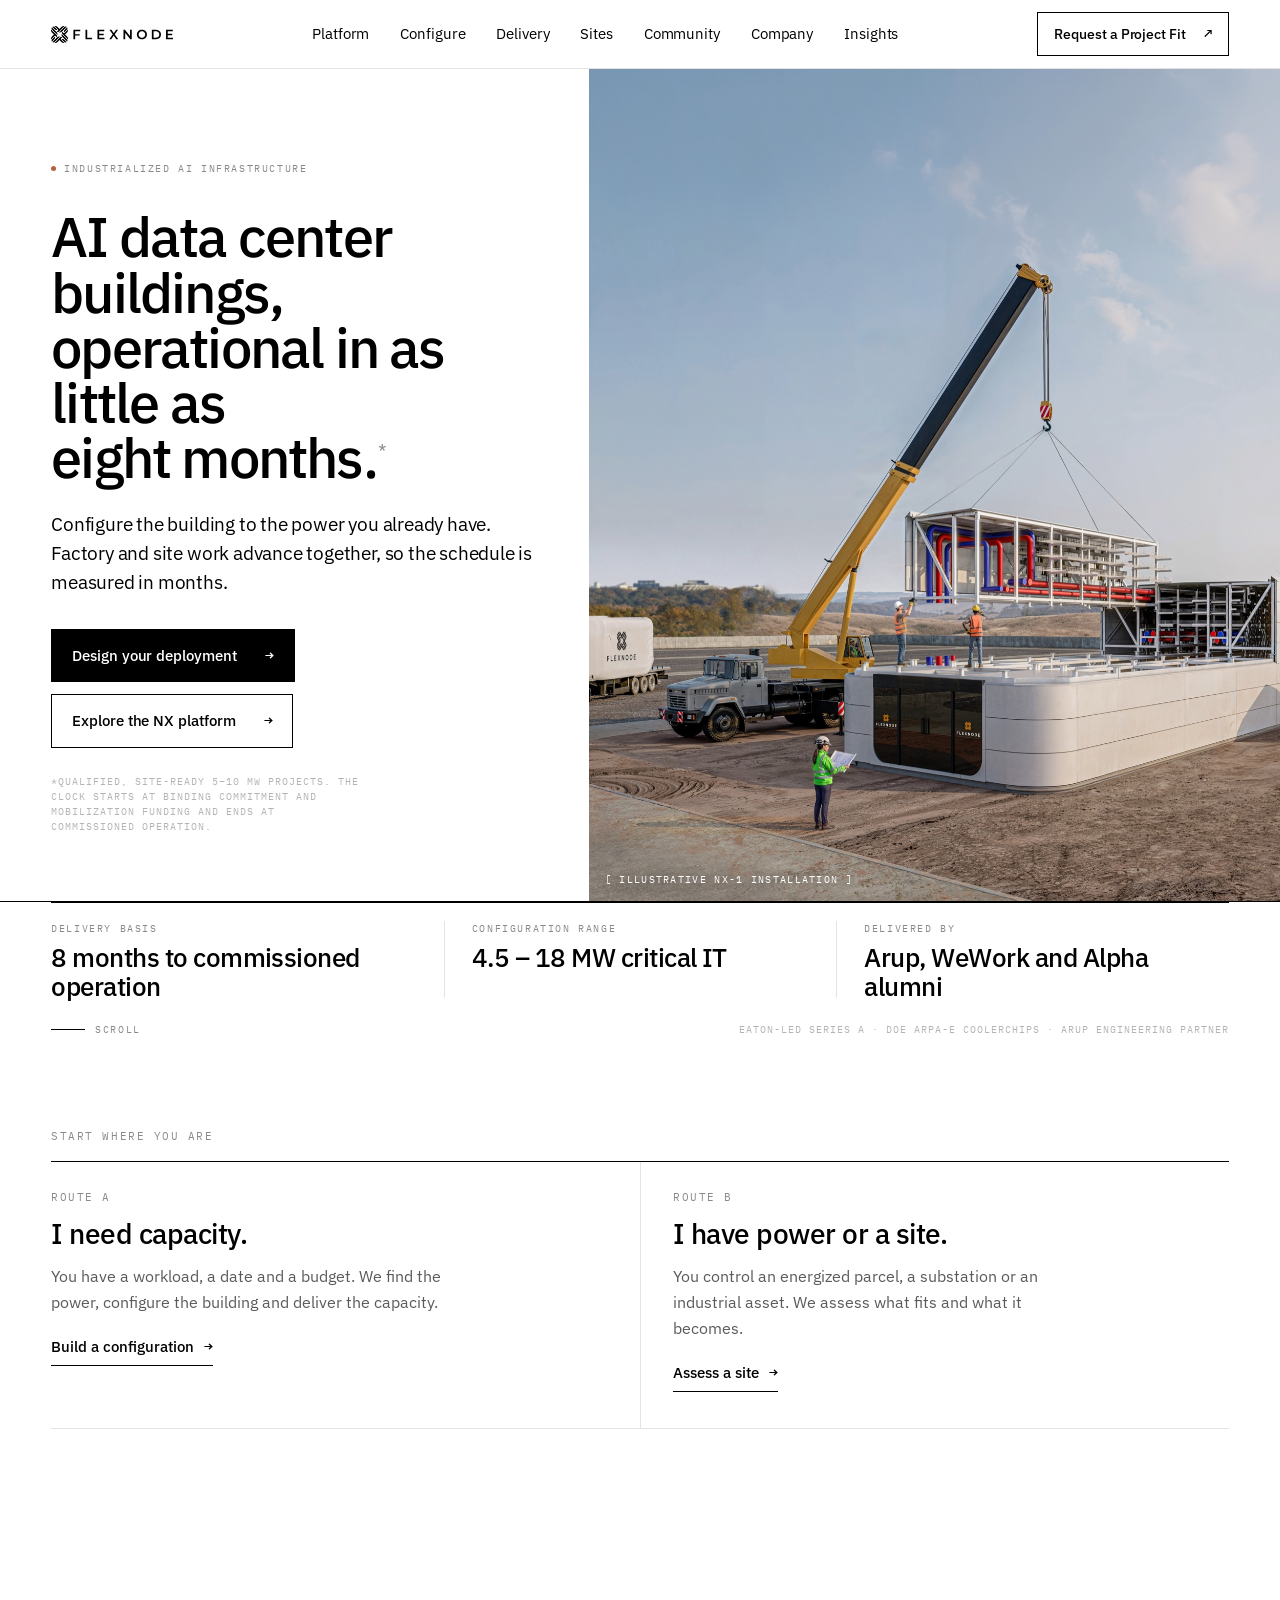
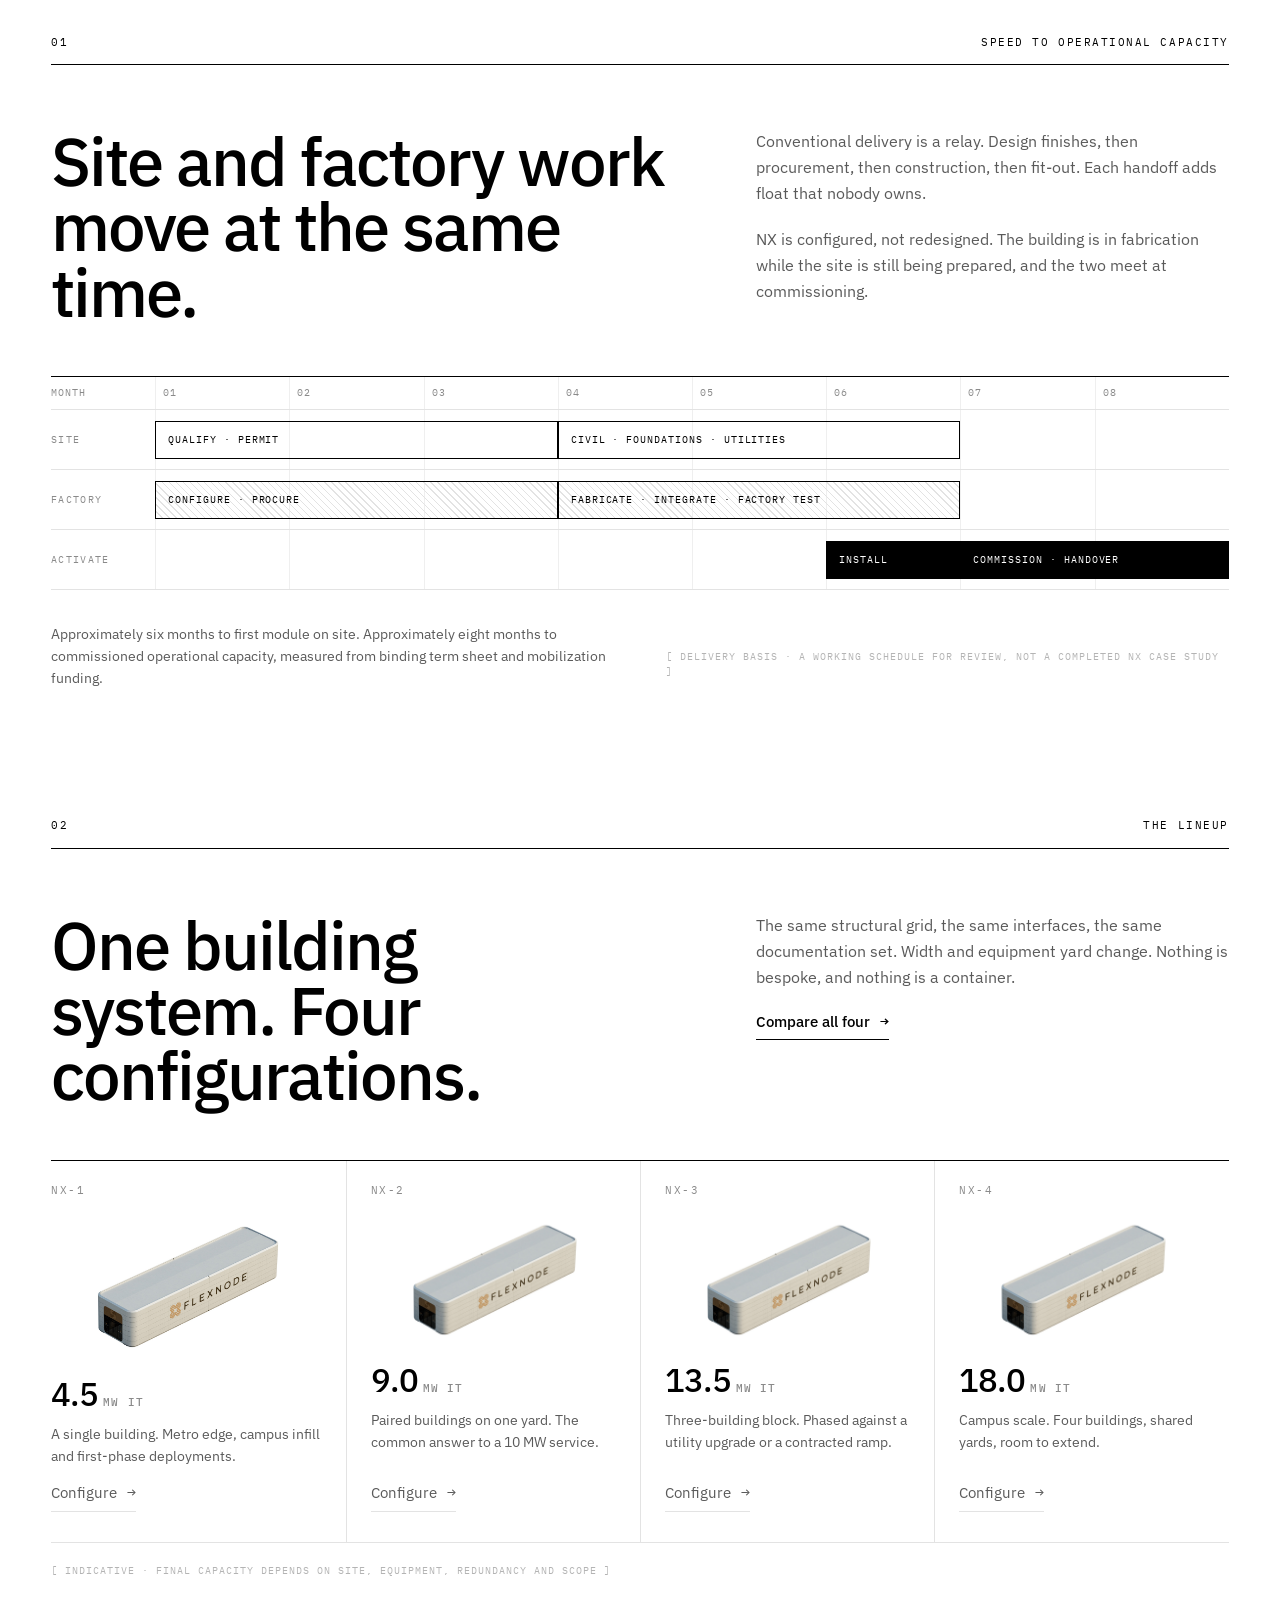
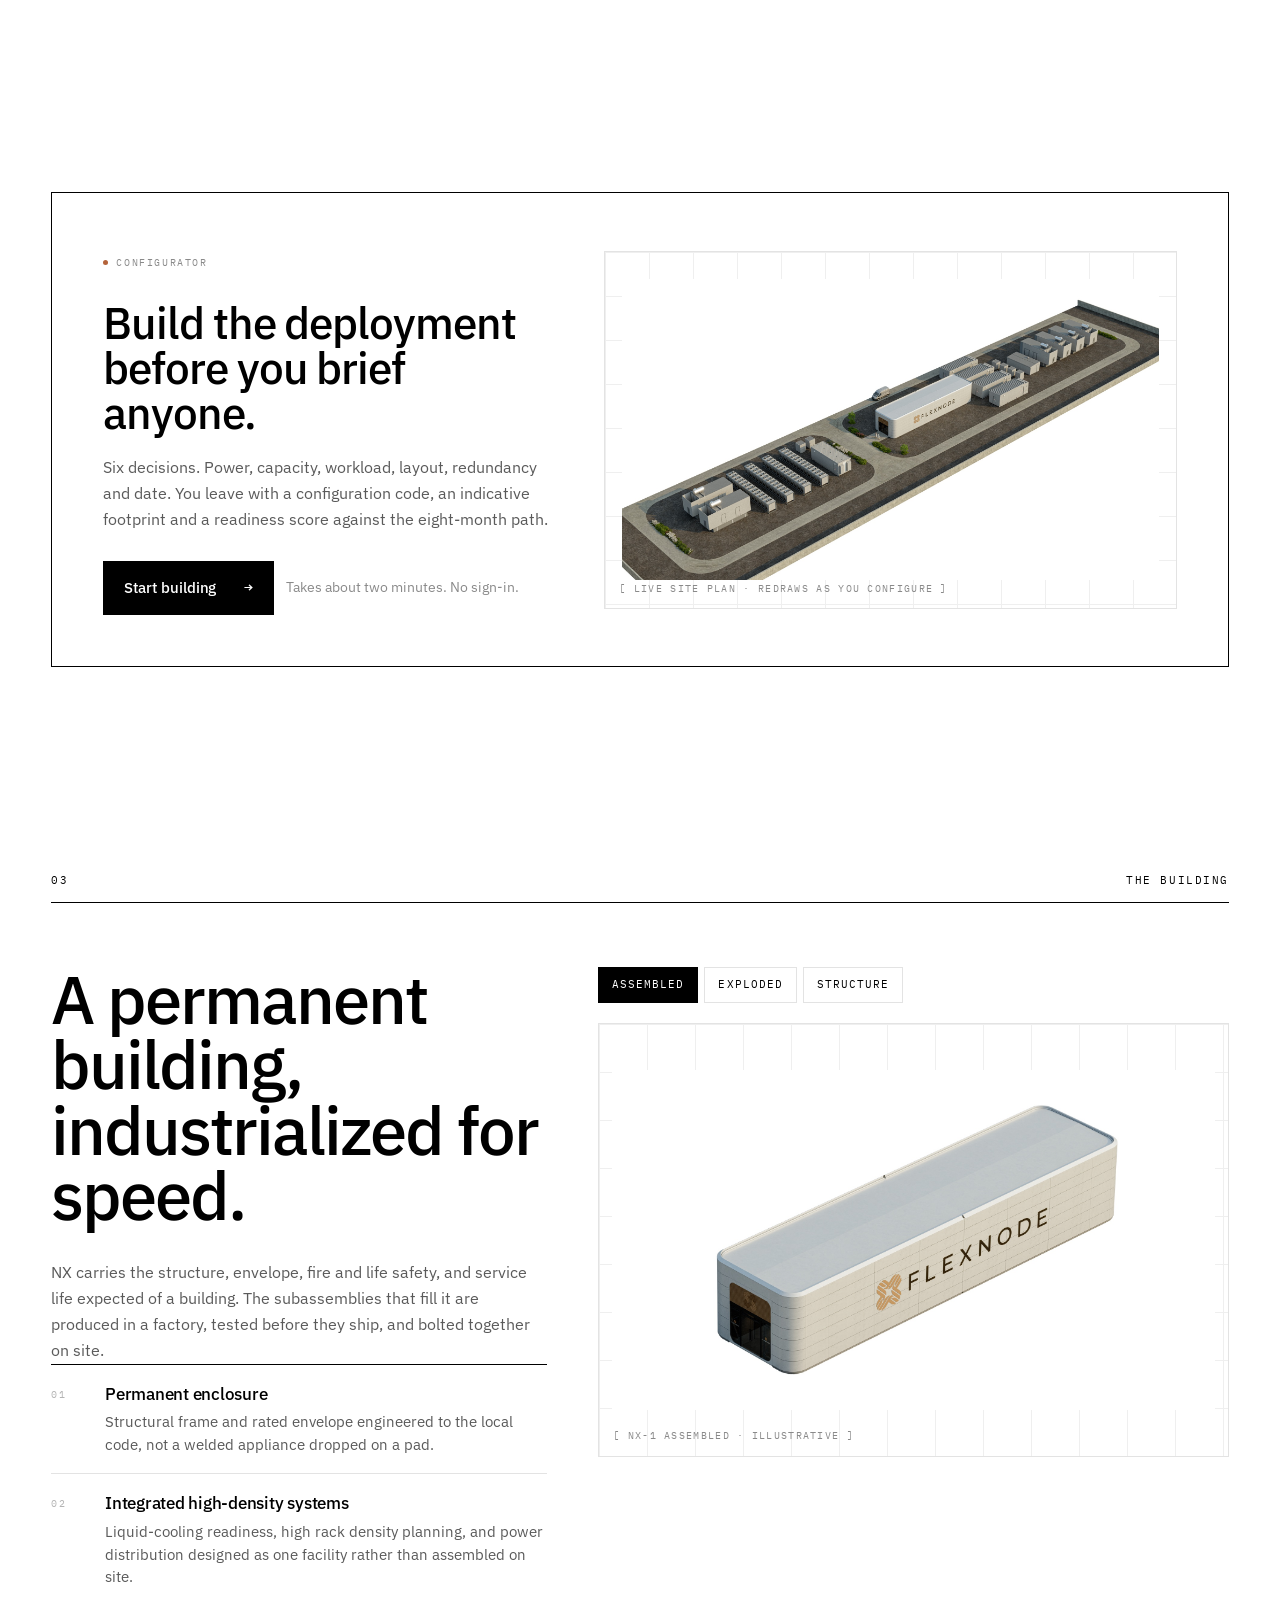
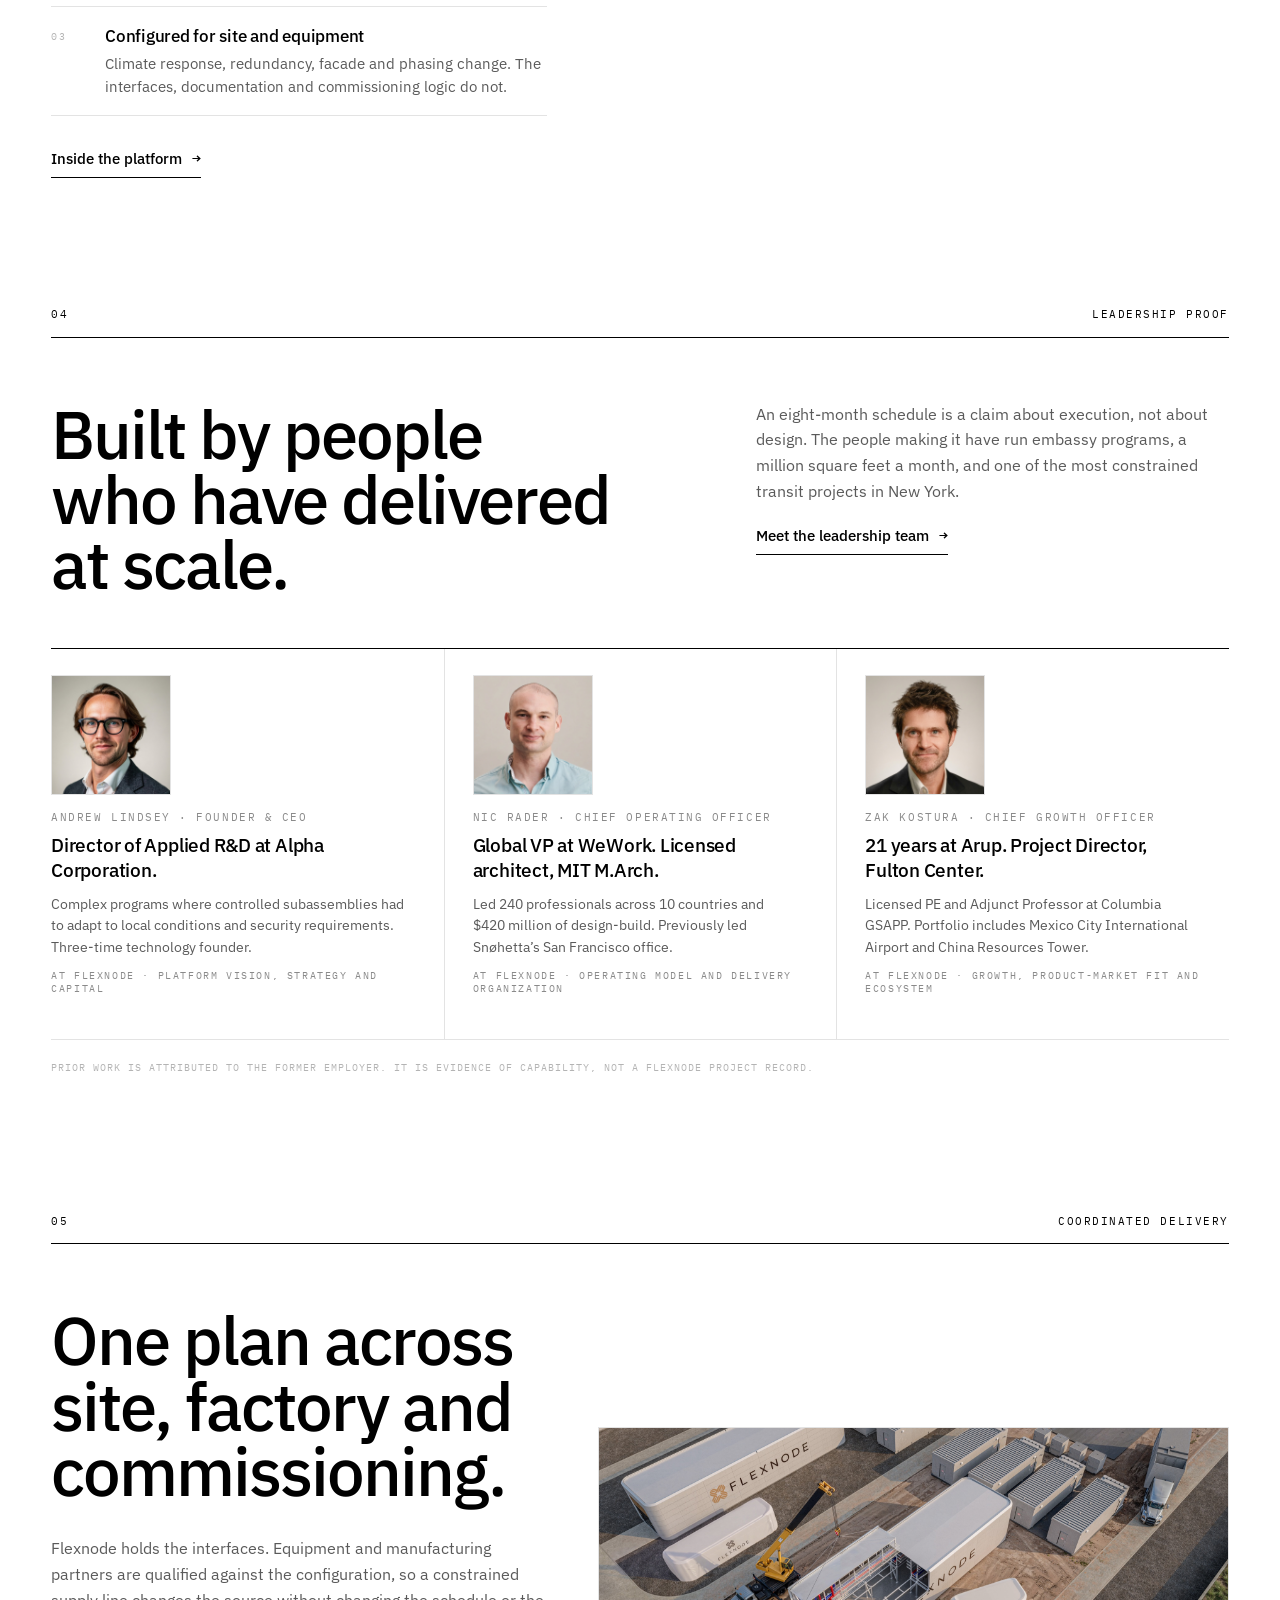
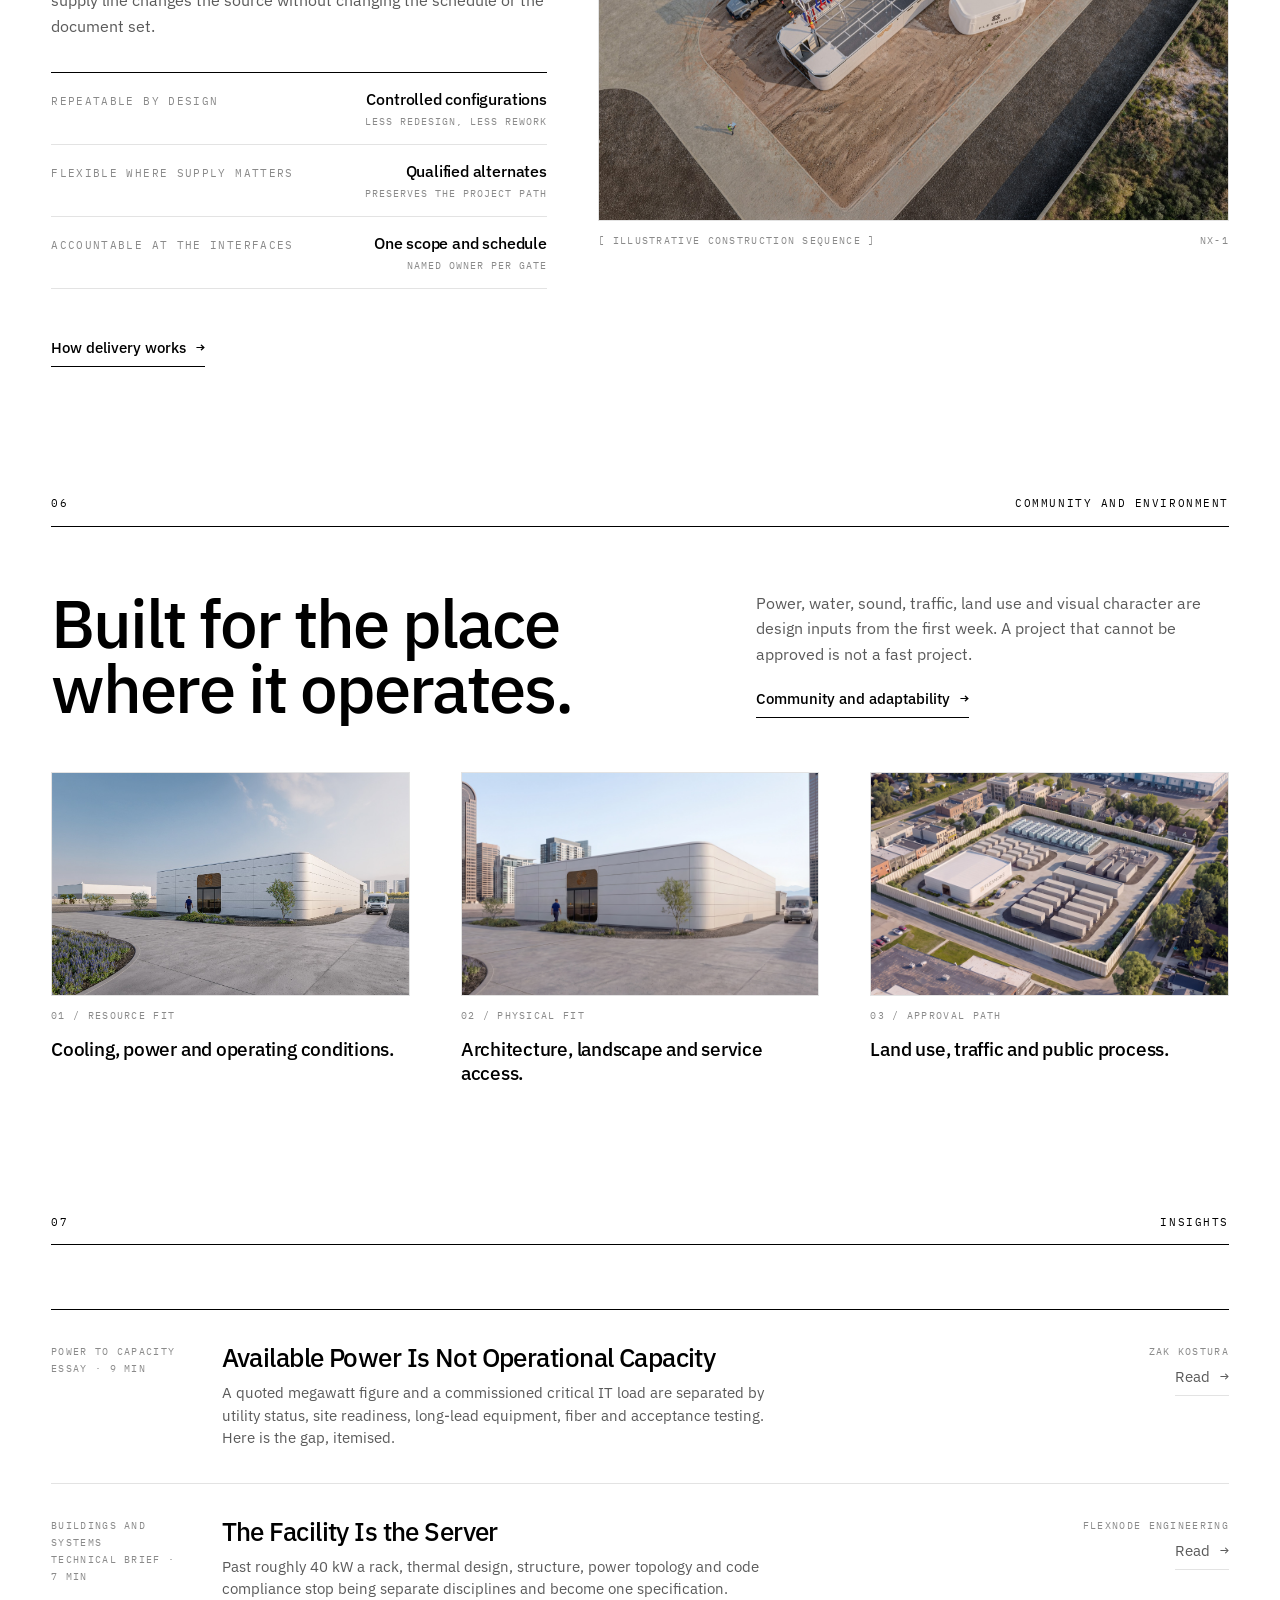
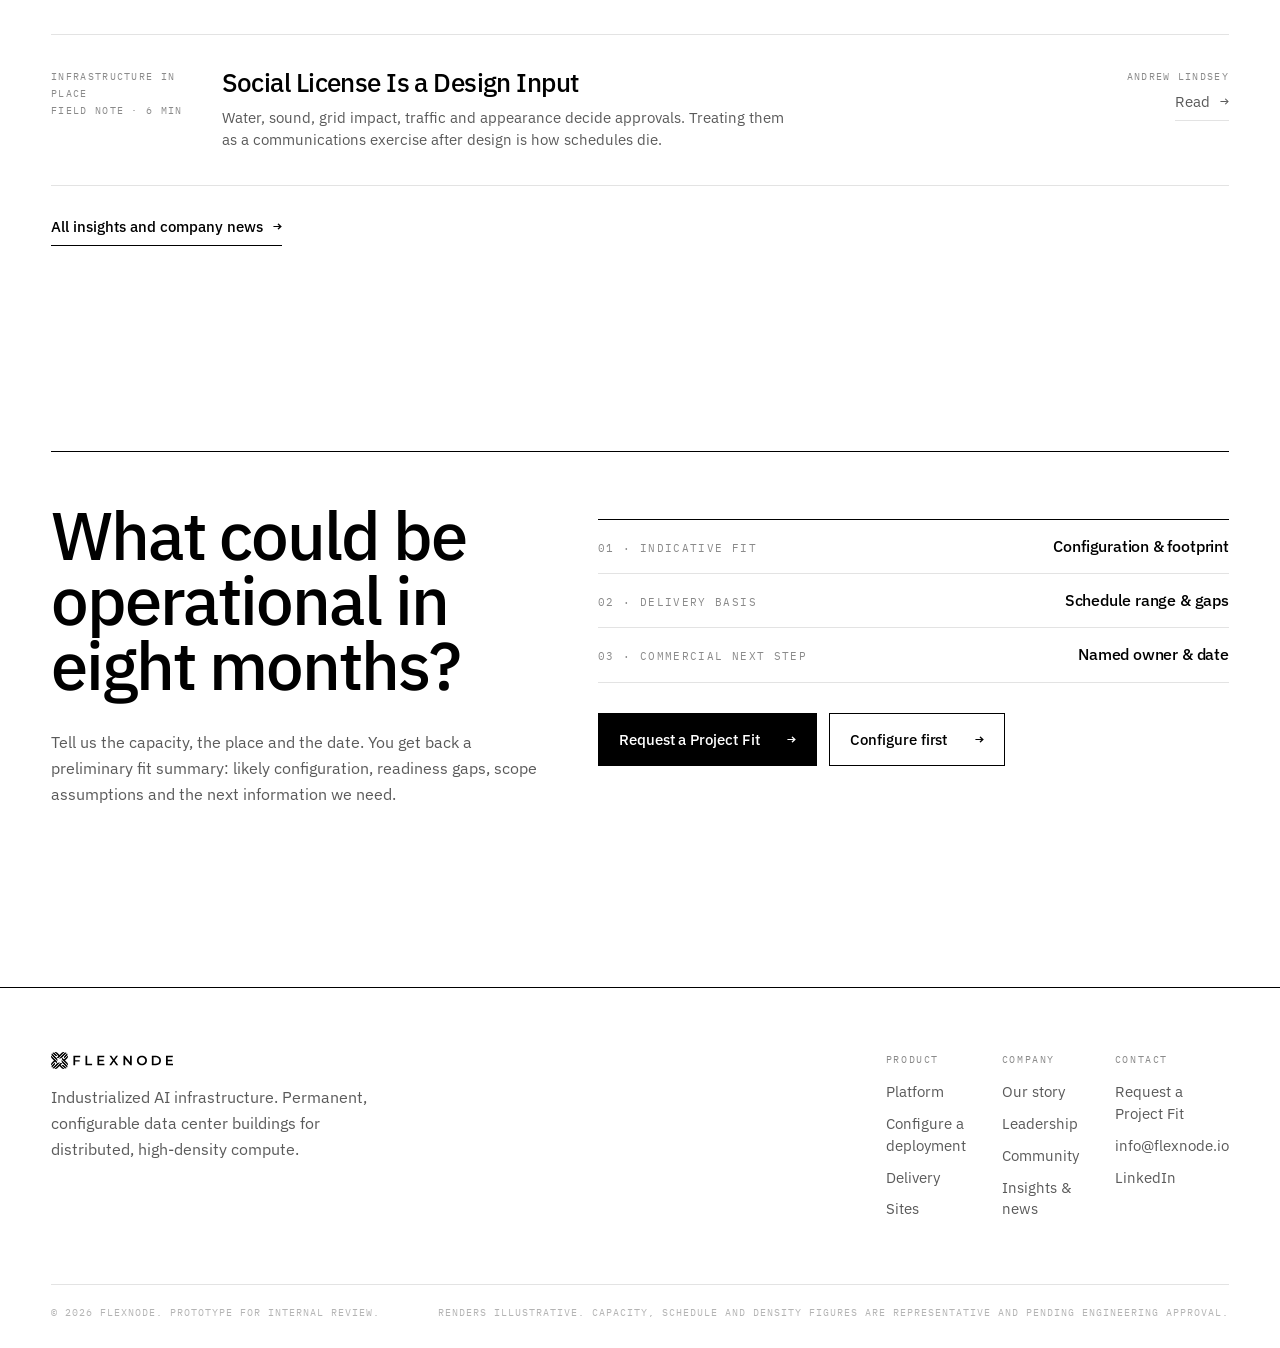
==== commit dbdee3a1: "Add files via upload" ====
--- a/index.html
+++ b/index.html
@@ -161,21 +161,21 @@
       </a>
       <a class="lu" href="configure.html?model=nx2">
         <span class="mono dim">NX-2</span>
-        <span class="lu-img"><img src="assets/img/nx1-deployment.jpg" alt="NX-2 configuration site plan with paired equipment yards" loading="lazy"></span>
+        <span class="lu-img"><img src="assets/img/nx-exterior.jpg" alt="Placeholder: NX-1 render standing in for the NX-2 render" loading="lazy"></span>
         <span class="lu-mw">9.0<sub>MW IT</sub></span>
         <span class="small">Paired buildings on one yard. The common answer to a 10&nbsp;MW service.</span>
         <span class="tlink tlink-dim" style="align-self:flex-start;margin-top:auto">Configure <span class="ar" aria-hidden="true">&#8594;</span></span>
       </a>
       <a class="lu" href="configure.html?model=nx3">
         <span class="mono dim">NX-3</span>
-        <span class="lu-img"><img src="assets/img/ctx-metro.jpg" alt="NX-3 configuration in a metropolitan context" loading="lazy"></span>
+        <span class="lu-img"><img src="assets/img/nx-exterior.jpg" alt="Placeholder: NX-1 render standing in for the NX-3 render" loading="lazy"></span>
         <span class="lu-mw">13.5<sub>MW IT</sub></span>
         <span class="small">Three-building block. Phased against a utility upgrade or a contracted ramp.</span>
         <span class="tlink tlink-dim" style="align-self:flex-start;margin-top:auto">Configure <span class="ar" aria-hidden="true">&#8594;</span></span>
       </a>
       <a class="lu" href="configure.html?model=nx4">
         <span class="mono dim">NX-4</span>
-        <span class="lu-img"><img src="assets/img/nx-campus.jpg" alt="NX-4 campus configuration, aerial view" loading="lazy"></span>
+        <span class="lu-img"><img src="assets/img/nx-exterior.jpg" alt="Placeholder: NX-1 render standing in for the NX-4 render" loading="lazy"></span>
         <span class="lu-mw">18.0<sub>MW IT</sub></span>
         <span class="small">Campus scale. Four buildings, shared yards, room to extend.</span>
         <span class="tlink tlink-dim" style="align-self:flex-start;margin-top:auto">Configure <span class="ar" aria-hidden="true">&#8594;</span></span>
@@ -258,18 +258,21 @@
 
     <div class="tiles tiles-3 rv rv-d2">
       <div class="tile stack stack-sm">
+        <div class="tile-ph"><img src="assets/img/team-andrew.jpg" alt="Portrait of Andrew Lindsey" loading="lazy"></div>
         <span class="mono dim">Andrew Lindsey &middot; Founder &amp; CEO</span>
         <p class="d5" style="margin-top:6px">Director of Applied R&amp;D at Alpha Corporation.</p>
         <p class="small">Complex programs where controlled subassemblies had to adapt to local conditions and security requirements. Three-time technology founder.</p>
         <p class="mono-sm dim" style="margin-top:10px">At Flexnode &middot; platform vision, strategy and capital</p>
       </div>
       <div class="tile stack stack-sm">
+        <div class="tile-ph"><img src="assets/img/team-nic.jpg" alt="Portrait of Nic Rader" loading="lazy"></div>
         <span class="mono dim">Nic Rader &middot; Chief Operating Officer</span>
         <p class="d5" style="margin-top:6px">Global VP at WeWork. Licensed architect, MIT M.Arch.</p>
         <p class="small">Led 240 professionals across 10 countries and $420&nbsp;million of design-build. Previously led Sn&oslash;hetta&rsquo;s San Francisco office.</p>
         <p class="mono-sm dim" style="margin-top:10px">At Flexnode &middot; operating model and delivery organization</p>
       </div>
       <div class="tile stack stack-sm">
+        <div class="tile-ph"><img src="assets/img/team-zak.jpg" alt="Portrait of Zak Kostura" loading="lazy"></div>
         <span class="mono dim">Zak Kostura &middot; Chief Growth Officer</span>
         <p class="d5" style="margin-top:6px">21 years at Arup. Project Director, Fulton Center.</p>
         <p class="small">Licensed PE and Adjunct Professor at Columbia GSAPP. Portfolio includes Mexico City International Airport and China Resources Tower.</p>
--- a/assets/css/site.css
+++ b/assets/css/site.css
@@ -518,3 +518,9 @@
 @media(max-width:400px){
   .nav-right .btn span:first-child{font-size:12px}
 }
+
+/* ---------- PORTRAITS ---------- */
+.person-photo{padding:0;background:#EDEBE7;width:100%;max-width:300px}
+.person-photo img{width:100%;height:100%;object-fit:cover;object-position:center 30%}
+.tile-ph{aspect-ratio:1/1;max-width:120px;overflow:hidden;border:1px solid var(--rule);margin-bottom:8px}
+.tile-ph img{width:100%;height:100%;object-fit:cover}
